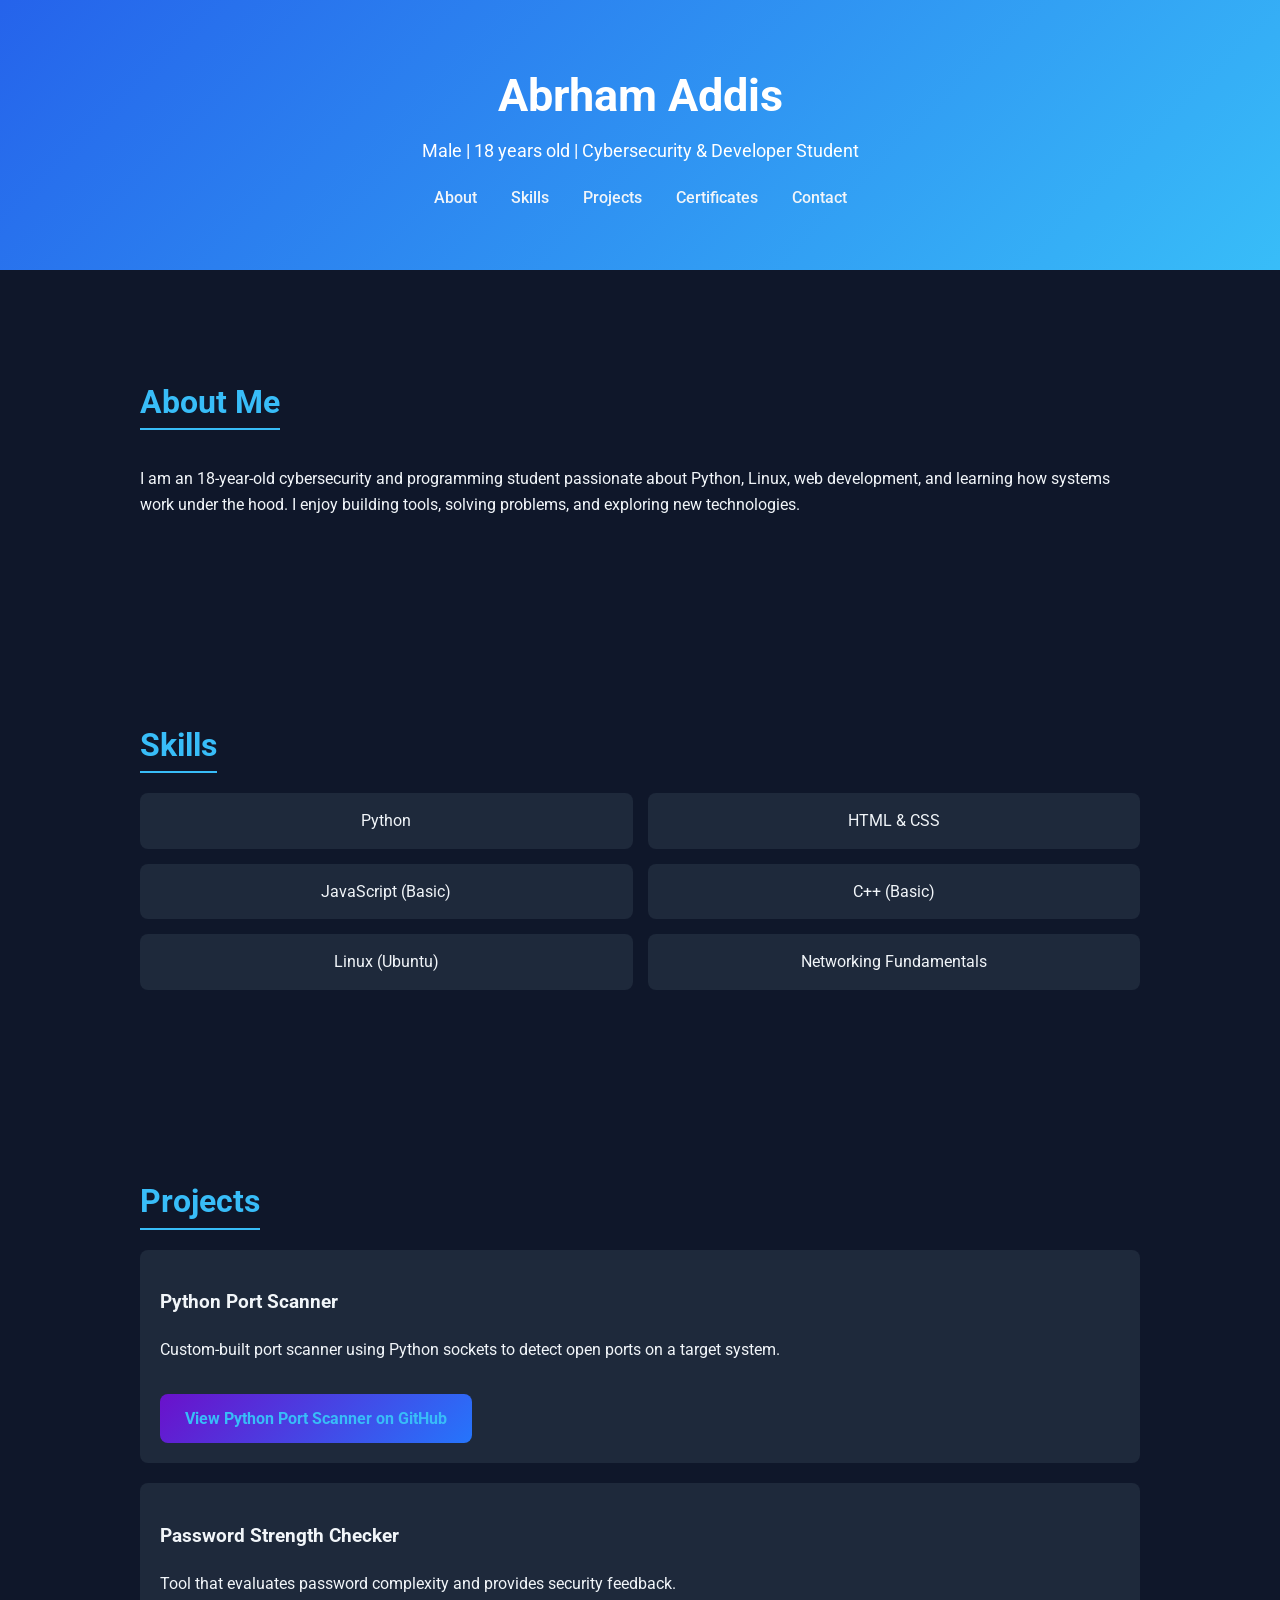
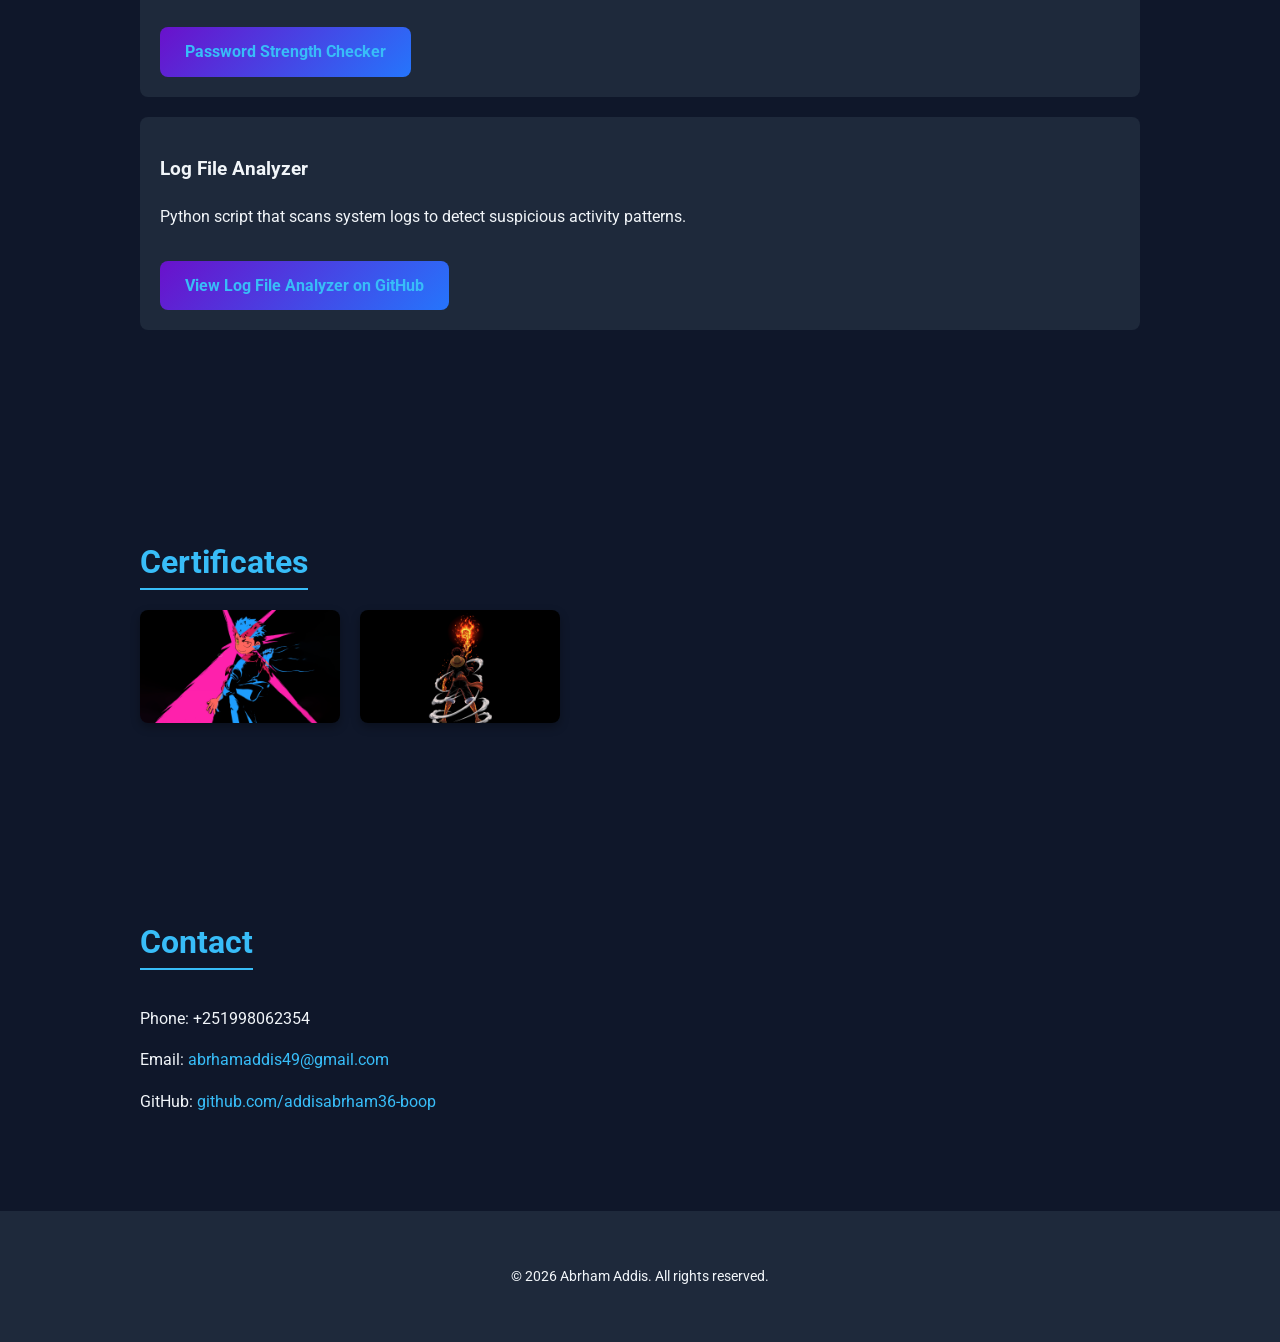
==== index.html @ fe81ce3b "Add Log File Analyzer project button" ====
<!DOCTYPE html>
<html lang="en">
<head>
    <meta charset="UTF-8">
    <meta name="viewport" content="width=device-width, initial-scale=1.0">
    <title>Abrham Addis | Cybersecurity & Developer</title>
    <link rel="stylesheet" href="style.css">
    <link href="https://fonts.googleapis.com/css2?family=Roboto:wght@400;700&display=swap" rel="stylesheet">
</head>
<body>

<header>
    <div class="container">
        <h1>Abrham Addis</h1>
        <p>Male | 18 years old | Cybersecurity & Developer Student</p>
        <nav>
            <a href="#about">About</a>
            <a href="#skills">Skills</a>
            <a href="#projects">Projects</a>
            <a href="#certificates">Certificates</a>
            <a href="#contact">Contact</a>
        </nav>
    </div>
</header>

<main>
    <section id="about">
        <div class="container">
            <h2>About Me</h2>
            <p>
                I am an 18-year-old cybersecurity and programming student passionate about Python, Linux, web development, and learning how systems work under the hood. I enjoy building tools, solving problems, and exploring new technologies.
            </p>
        </div>
    </section>

    <section id="skills">
        <div class="container">
            <h2>Skills</h2>
            <div class="skills-grid">
                <div class="skill">Python</div>
                <div class="skill">HTML & CSS</div>
                <div class="skill">JavaScript (Basic)</div>
                <div class="skill">C++ (Basic)</div>
                <div class="skill">Linux (Ubuntu)</div>
                <div class="skill">Networking Fundamentals</div>
            </div>
        </div>
    </section>

    <section id="projects">
        <div class="container">
            <h2>Projects</h2>

            <div class="project">
                <h3>Python Port Scanner</h3>
                <p>Custom-built port scanner using Python sockets to detect open ports on a target system.</p>
                <a class="project-button" href="https://github.com/addisabrham36-boop/python-port-scanner" target="_blank">
  View Python Port Scanner on GitHub</a>
            </div>

            <div class="project">
                <h3>Password Strength Checker</h3>
                <p>Tool that evaluates password complexity and provides security feedback.</p> 
                <a class="project-button" href="https://github.com/addisabrham36-boop/password-checker" target="_blank">
                 Password Strength Checker
                </a>
             
            </div>

            <div class="project">
                <h3>Log File Analyzer</h3>
                <p>Python script that scans system logs to detect suspicious activity patterns.</p>
                <a class="project-button" href="https://github.com/addisabrham36-boop/log-analyzer" target="_blank">
                  View Log File Analyzer on GitHub
                 </a>
            </div>

        </div>
    </section>

    <section id="certificates">
        <div class="container">
            <h2>Certificates</h2>
            <div class="certificates-grid">
                <a href="#" target="_blank">
                    <img src="certificate1-placeholder.png" alt="HTML & CSS Certificate">
                </a>
                <a href="#" target="_blank">
                    <img src="certificate2-placeholder.png" alt="Python Certificate">
                </a>
            </div>
        </div>
    </section>

    <section id="contact">
        <div class="container">
            <h2>Contact</h2>
            <p>Phone: +251998062354</p>
            <p>Email: <a href="mailto:abrhamaddis49@gmail.com">abrhamaddis49@gmail.com</a></p>
            <p>GitHub: <a href="https://github.com/addisabrham36-boop" target="_blank">github.com/addisabrham36-boop</a></p>
        </div>
    </section>
</main>

<footer>
    <div class="container">
        <p>© 2026 Abrham Addis. All rights reserved.</p>
    </div>
</footer>

</body>
</html>
---- style.css ----
/* General */
body {
    margin: 0;
    font-family: 'Roboto', sans-serif;
    line-height: 1.6;
    background-color: #0f172a;
    color: #f1f5f9;
}

.container {
    max-width: 1000px;
    margin: auto;
    padding: 20px;
}

/* Header */
header {
    background: linear-gradient(135deg, #2563eb, #38bdf8);
    color: #fff;
    padding: 40px 0;
    text-align: center;
}

header h1 {
    margin: 0;
    font-size: 2.8rem;
}

header p {
    margin: 5px 0 20px;
    font-size: 1.1rem;
    font-weight: 400;
}

header nav a {
    color: #f1f5f9;
    text-decoration: none;
    margin: 0 15px;
    font-weight: 500;
    transition: color 0.3s ease;
}

header nav a:hover {
    color: #ffdd57;
}

/* Sections */
section {
    padding: 60px 0;
}

h2 {
    font-size: 2rem;
    color: #38bdf8;
    border-bottom: 2px solid #38bdf8;
    display: inline-block;
    margin-bottom: 20px;
}

/* Skills */
.skills-grid {
    display: flex;
    flex-wrap: wrap;
    gap: 15px;
}

.skill {
    background-color: #1e293b;
    padding: 15px 20px;
    border-radius: 8px;
    flex: 1 1 calc(33% - 30px);
    text-align: center;
    transition: transform 0.3s ease, background 0.3s ease;
}

.skill:hover {
    transform: translateY(-5px);
    background-color: #2563eb;
}

/* Projects */
.project {
    background-color: #1e293b;
    padding: 20px;
    margin-bottom: 20px;
    border-radius: 8px;
    transition: transform 0.3s ease, background 0.3s ease;
}

.project:hover {
    transform: translateY(-5px);
    background-color: #2563eb;
}

.project a {
    color: #38bdf8;
    text-decoration: none;
}

.project a:hover {
    text-decoration: underline;
}

/* Certificates */
.certificates-grid {
    display: flex;
    flex-wrap: wrap;
    gap: 20px;
}

.certificates-grid a {
    display: block;
    width: 200px;
    transition: transform 0.3s ease;
    cursor: pointer;
}

.certificates-grid a:hover {
    transform: scale(1.05);
}

.certificates-grid img {
    width: 100%;
    border-radius: 8px;
    box-shadow: 0 4px 10px rgba(0,0,0,0.3);
}

/* Lightbox for certificates */
#lightbox {
    display: none;
    position: fixed;
    z-index: 1000;
    padding-top: 60px;
    left: 0;
    top: 0;
    width: 100%;
    height: 100%;
    overflow: auto;
    background-color: rgba(0,0,0,0.9);
}

#lightbox img {
    margin: auto;
    display: block;
    max-width: 90%;
    max-height: 80%;
}

#lightbox:target {
    display: block;
}

/* Contact */
section#contact a {
    color: #38bdf8;
    text-decoration: none;
}

section#contact a:hover {
    text-decoration: underline;
}

/* Footer */
footer {
    text-align: center;
    padding: 20px;
    background-color: #1e293b;
    font-size: 0.9rem;
}

/* Responsive */
@media (max-width: 768px) {
    .skills-grid {
        flex-direction: column;
    }

    header nav a {
        display: block;
        margin: 10px 0;
    }

    .certificates-grid {
        justify-content: center;
    }
}
.project-button {
  display: inline-block;
  background: linear-gradient(135deg, #6a11cb, #2575fc);
  color: white;
  padding: 12px 25px;
  border-radius: 8px;
  text-decoration: none;
  font-weight: bold;
  transition: transform 0.3s, box-shadow 0.3s;
  margin-top: 15px;
}

.project-button:hover {
  transform: scale(1.05);
  box-shadow: 0 8px 20px rgba(0,0,0,0.3);
}
/* Project buttons (Port Scanner & Password Checker) */
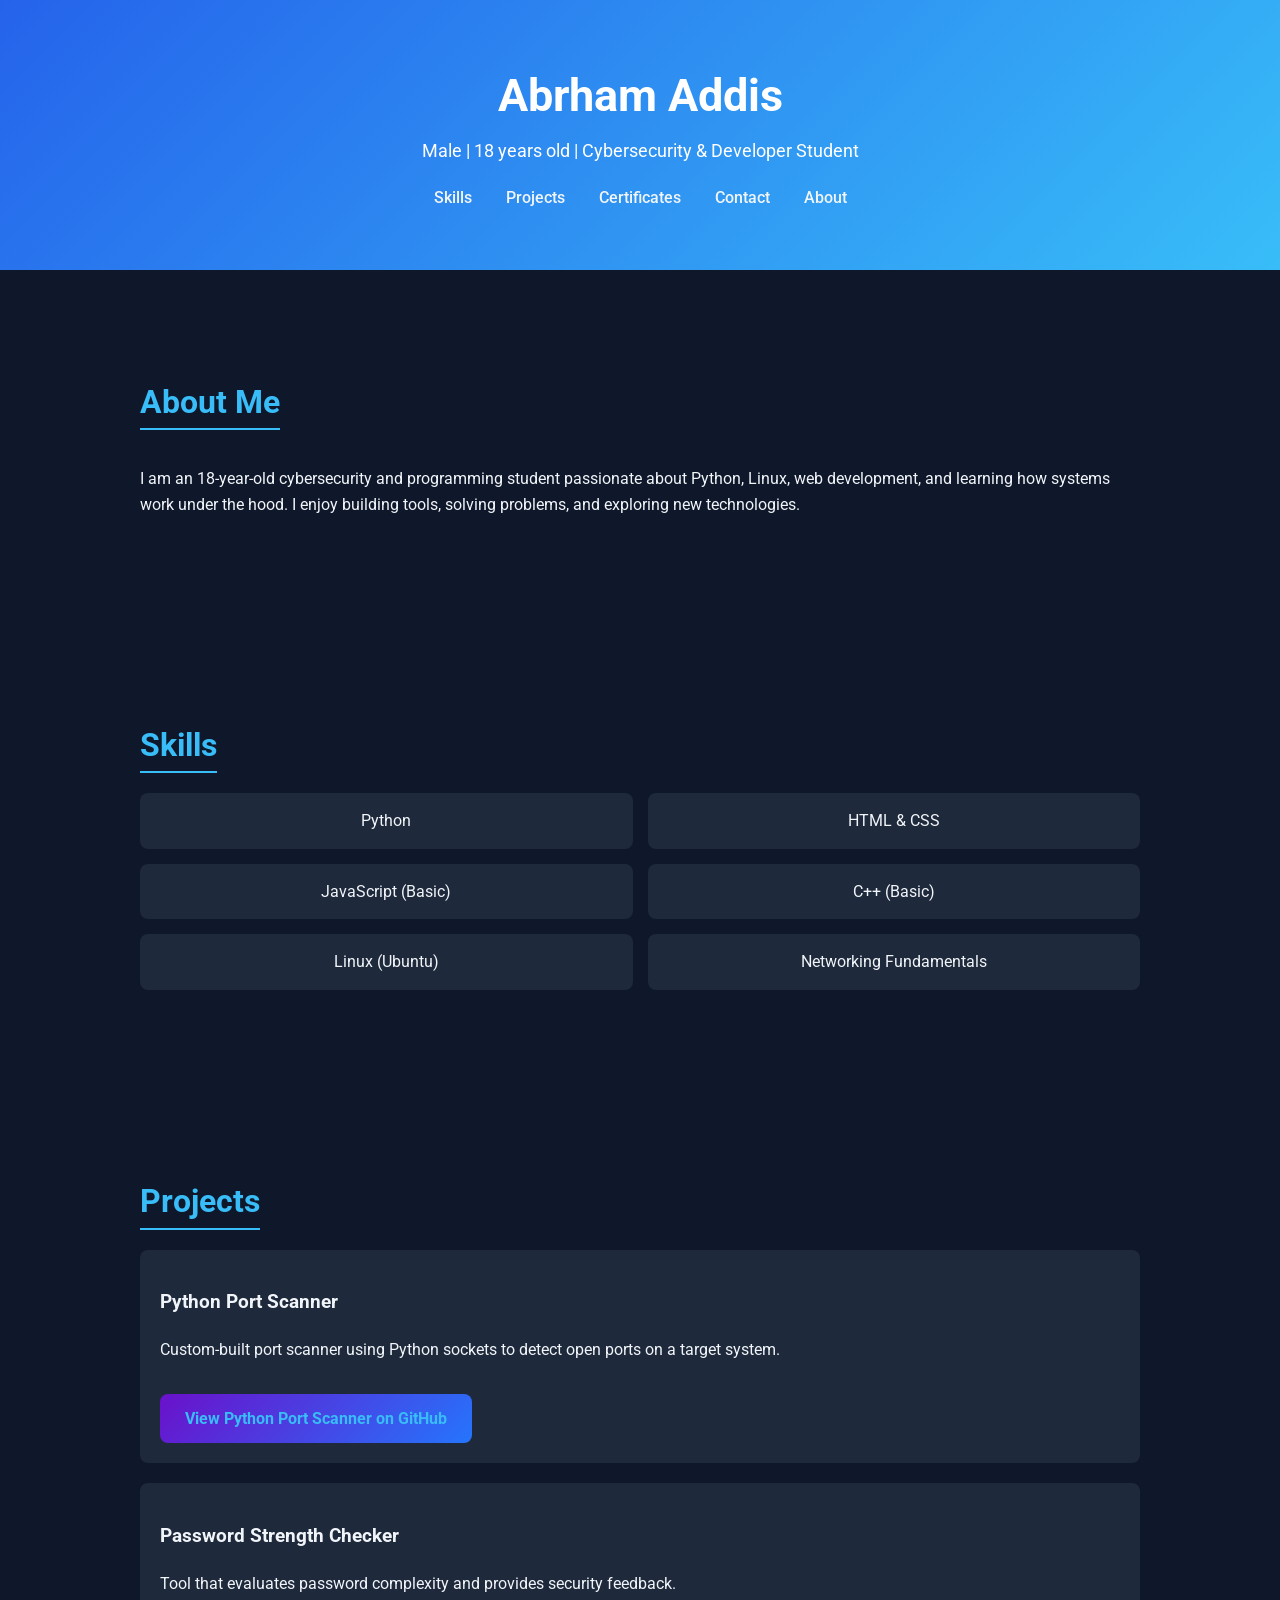
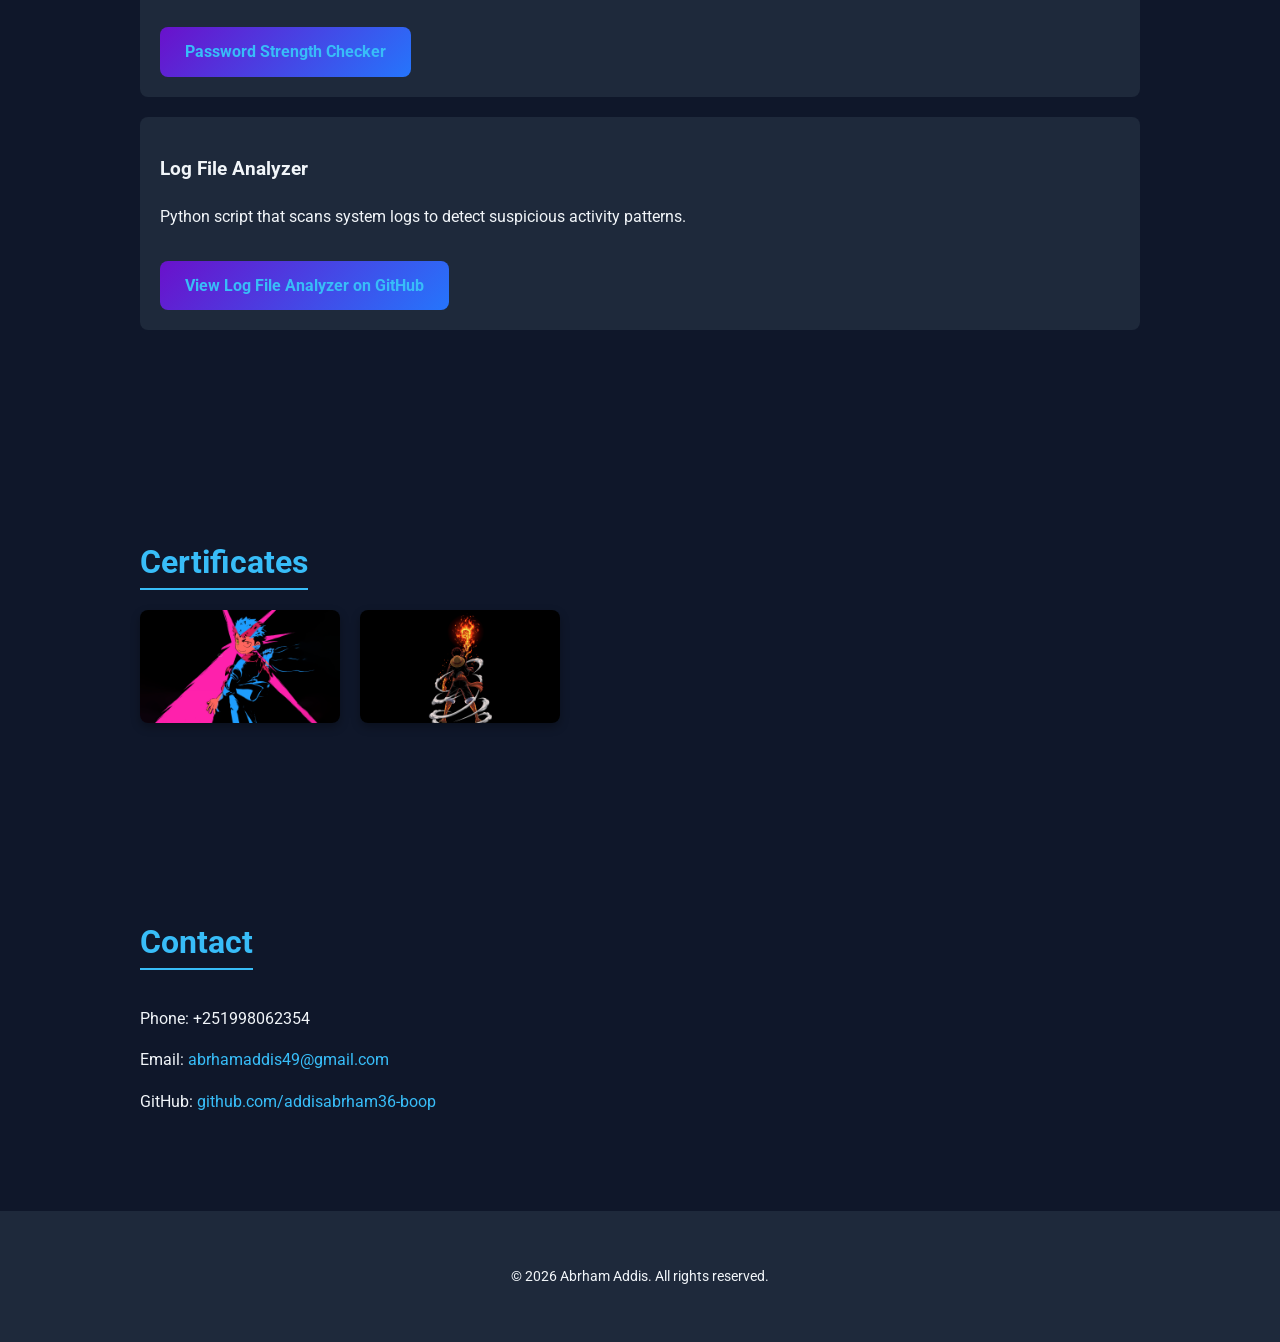
==== commit 18d35ee5: "Add Log File Analyzer project button" ====
--- a/index.html
+++ b/index.html
@@ -14,11 +14,11 @@
         <h1>Abrham Addis</h1>
         <p>Male | 18 years old | Cybersecurity & Developer Student</p>
         <nav>
-            <a href="#about">About</a>
             <a href="#skills">Skills</a>
             <a href="#projects">Projects</a>
             <a href="#certificates">Certificates</a>
             <a href="#contact">Contact</a>
+            <a href="#about">About</a>
         </nav>
     </div>
 </header>
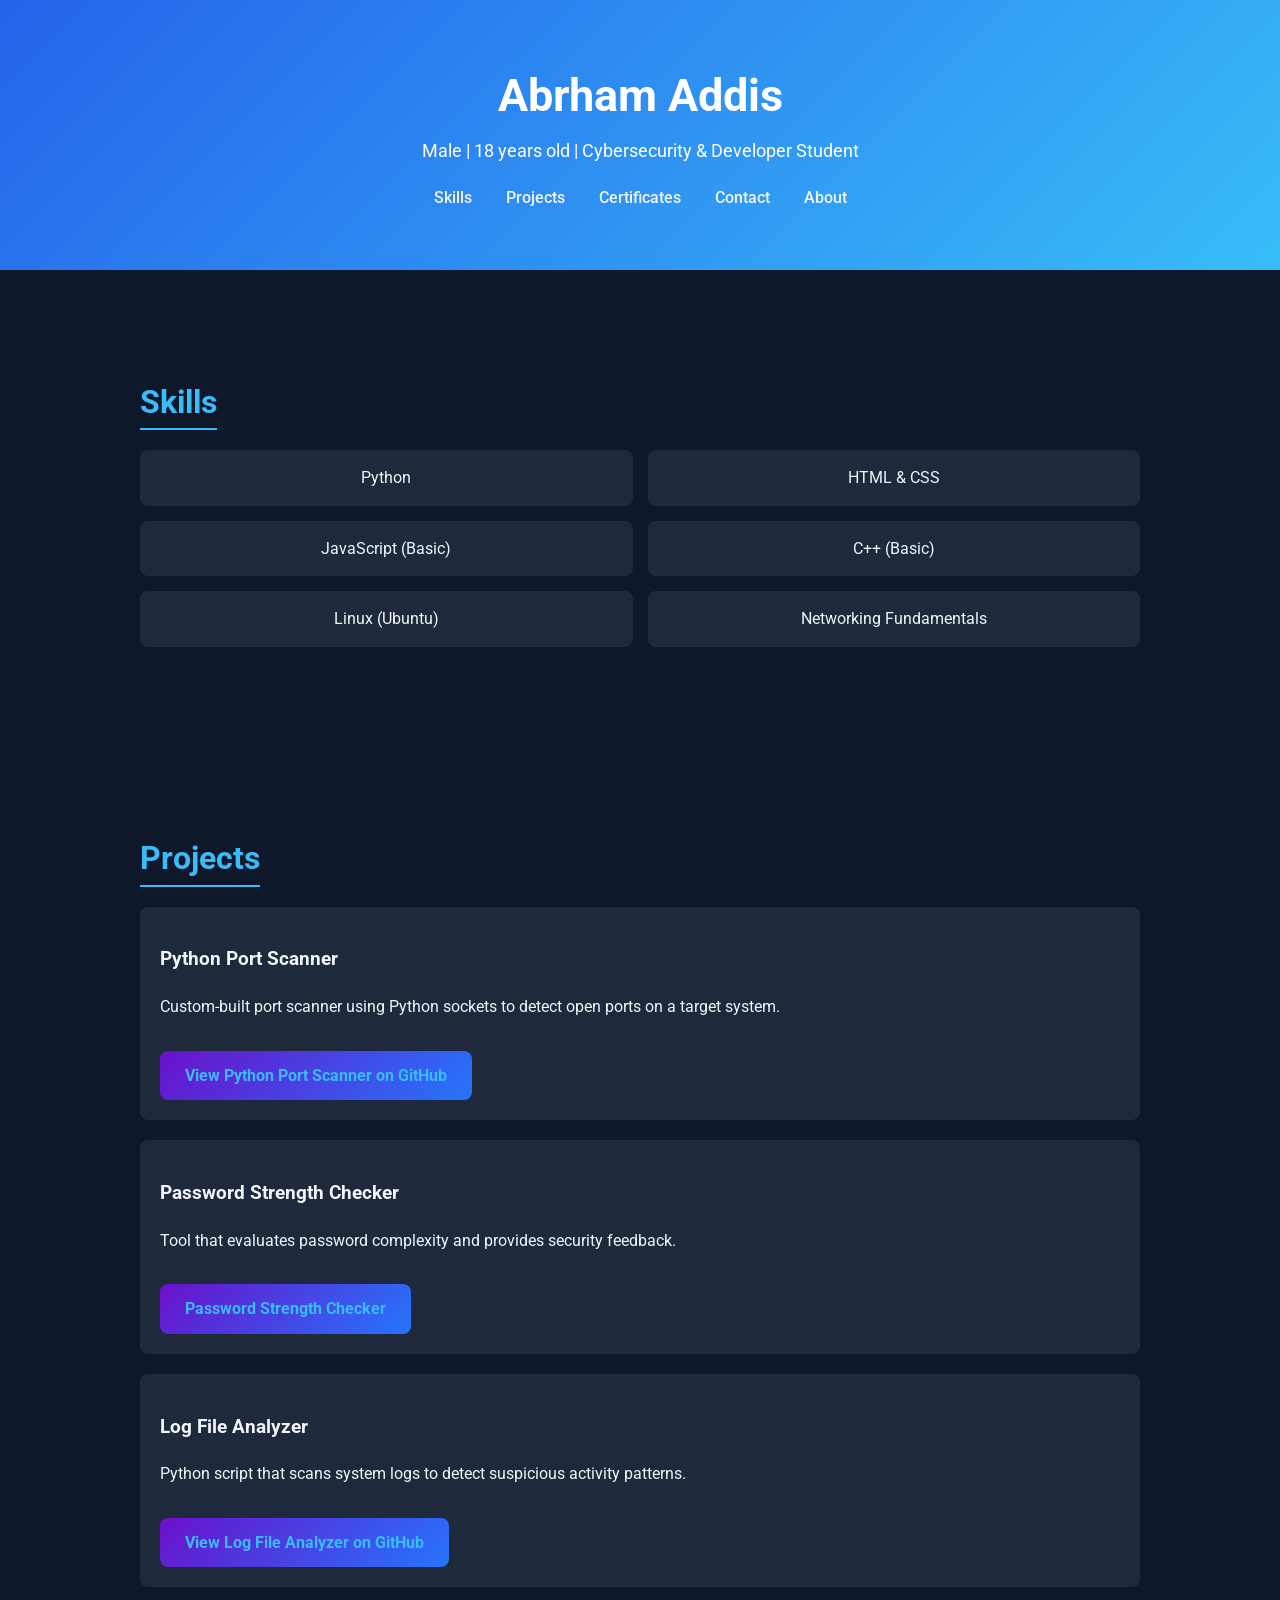
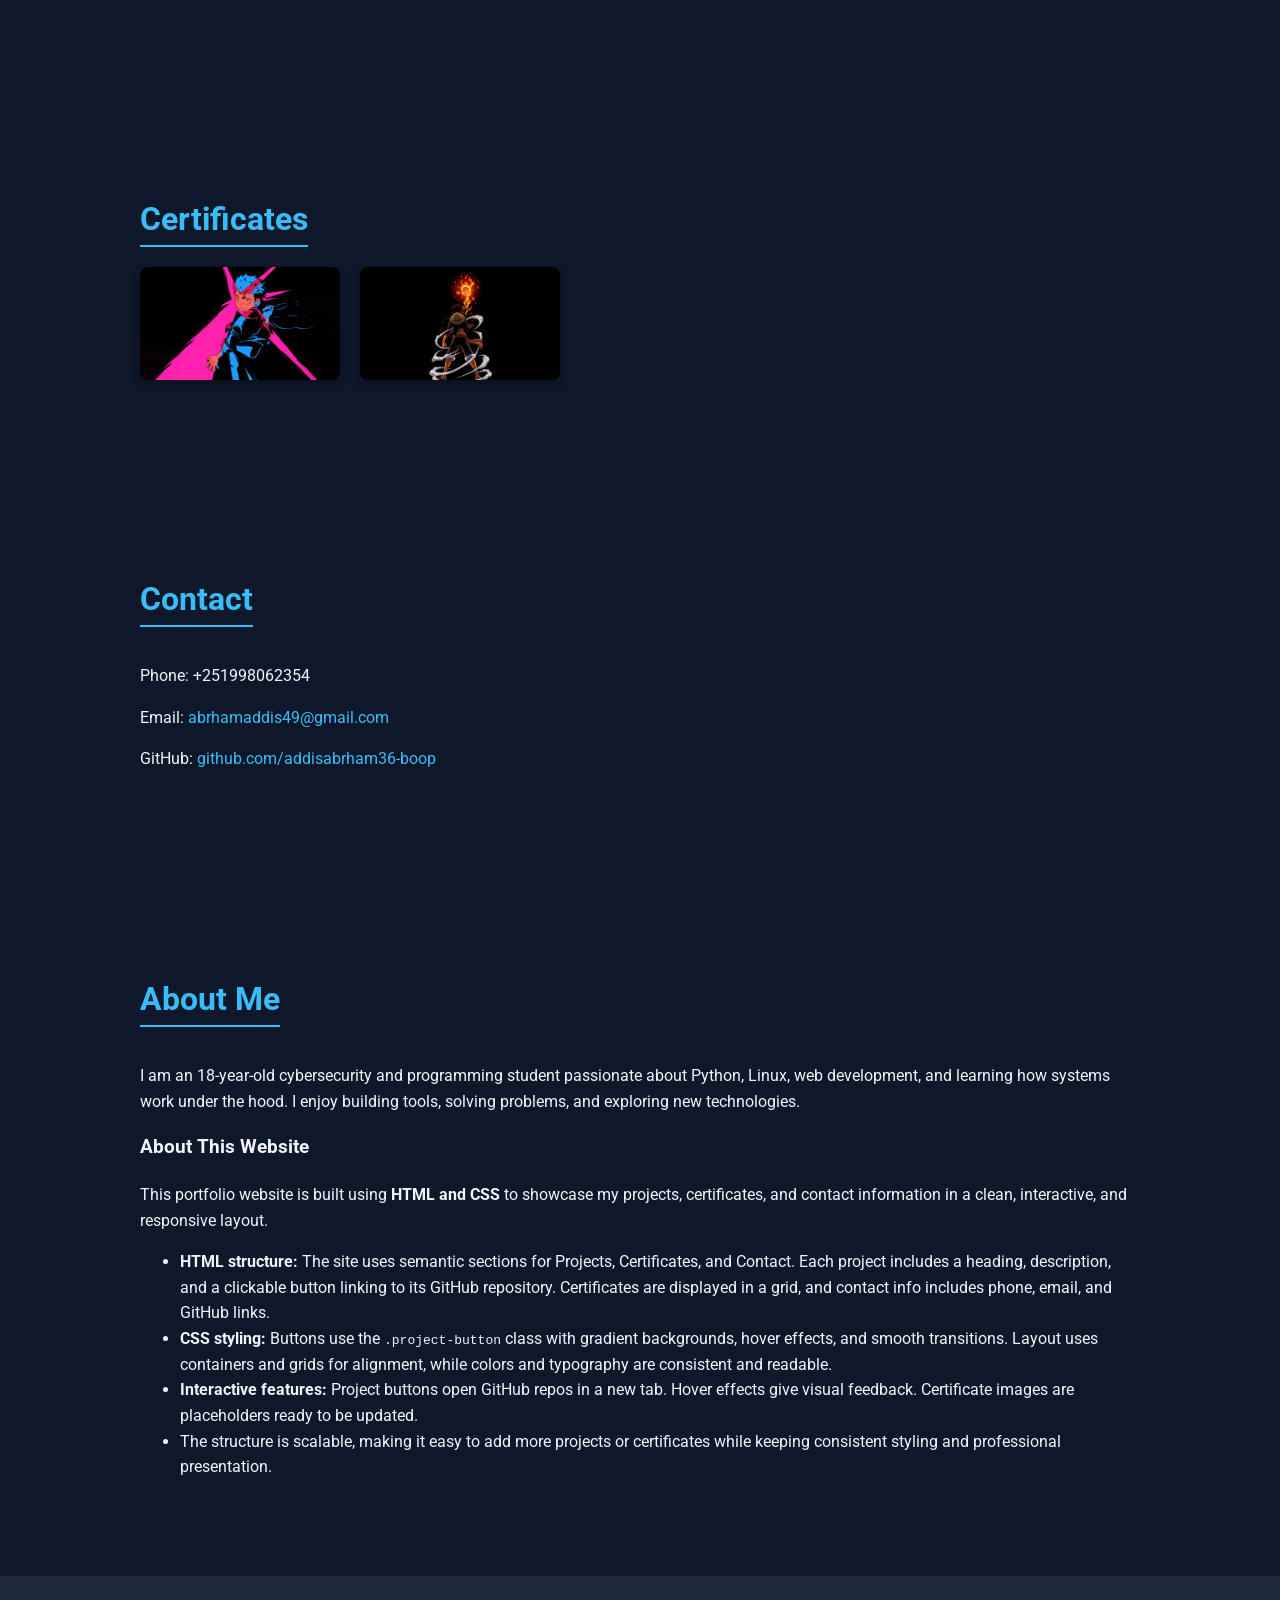
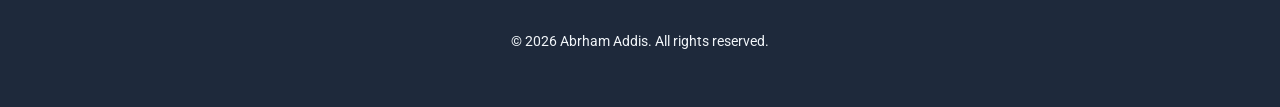
==== commit 96299327: "Move About section to bottom" ====
--- a/index.html
+++ b/index.html
@@ -24,14 +24,7 @@
 </header>
 
 <main>
-    <section id="about">
-        <div class="container">
-            <h2>About Me</h2>
-            <p>
-                I am an 18-year-old cybersecurity and programming student passionate about Python, Linux, web development, and learning how systems work under the hood. I enjoy building tools, solving problems, and exploring new technologies.
-            </p>
-        </div>
-    </section>
+    
 
     <section id="skills">
         <div class="container">
@@ -100,6 +93,25 @@
             <p>GitHub: <a href="https://github.com/addisabrham36-boop" target="_blank">github.com/addisabrham36-boop</a></p>
         </div>
     </section>
+    <section id="about">
+  <div class="container">
+    <h2>About Me</h2>
+            <p>
+                I am an 18-year-old cybersecurity and programming student passionate about Python, Linux, web development, and learning how systems work under the hood. I enjoy building tools, solving problems, and exploring new technologies.
+            </p>
+    <h3>About This Website</h3>
+    <p>
+      This portfolio website is built using <strong>HTML and CSS</strong> to showcase my projects, certificates, and contact information in a clean, interactive, and responsive layout.
+    </p>
+    <ul>
+      <li><strong>HTML structure:</strong> The site uses semantic sections for Projects, Certificates, and Contact. Each project includes a heading, description, and a clickable button linking to its GitHub repository. Certificates are displayed in a grid, and contact info includes phone, email, and GitHub links.</li>
+      <li><strong>CSS styling:</strong> Buttons use the <code>.project-button</code> class with gradient backgrounds, hover effects, and smooth transitions. Layout uses containers and grids for alignment, while colors and typography are consistent and readable.</li>
+      <li><strong>Interactive features:</strong> Project buttons open GitHub repos in a new tab. Hover effects give visual feedback. Certificate images are placeholders ready to be updated.</li>
+      <li>The structure is scalable, making it easy to add more projects or certificates while keeping consistent styling and professional presentation.</li>
+    </ul>
+  </div>
+</section>
+
 </main>
 
 <footer>
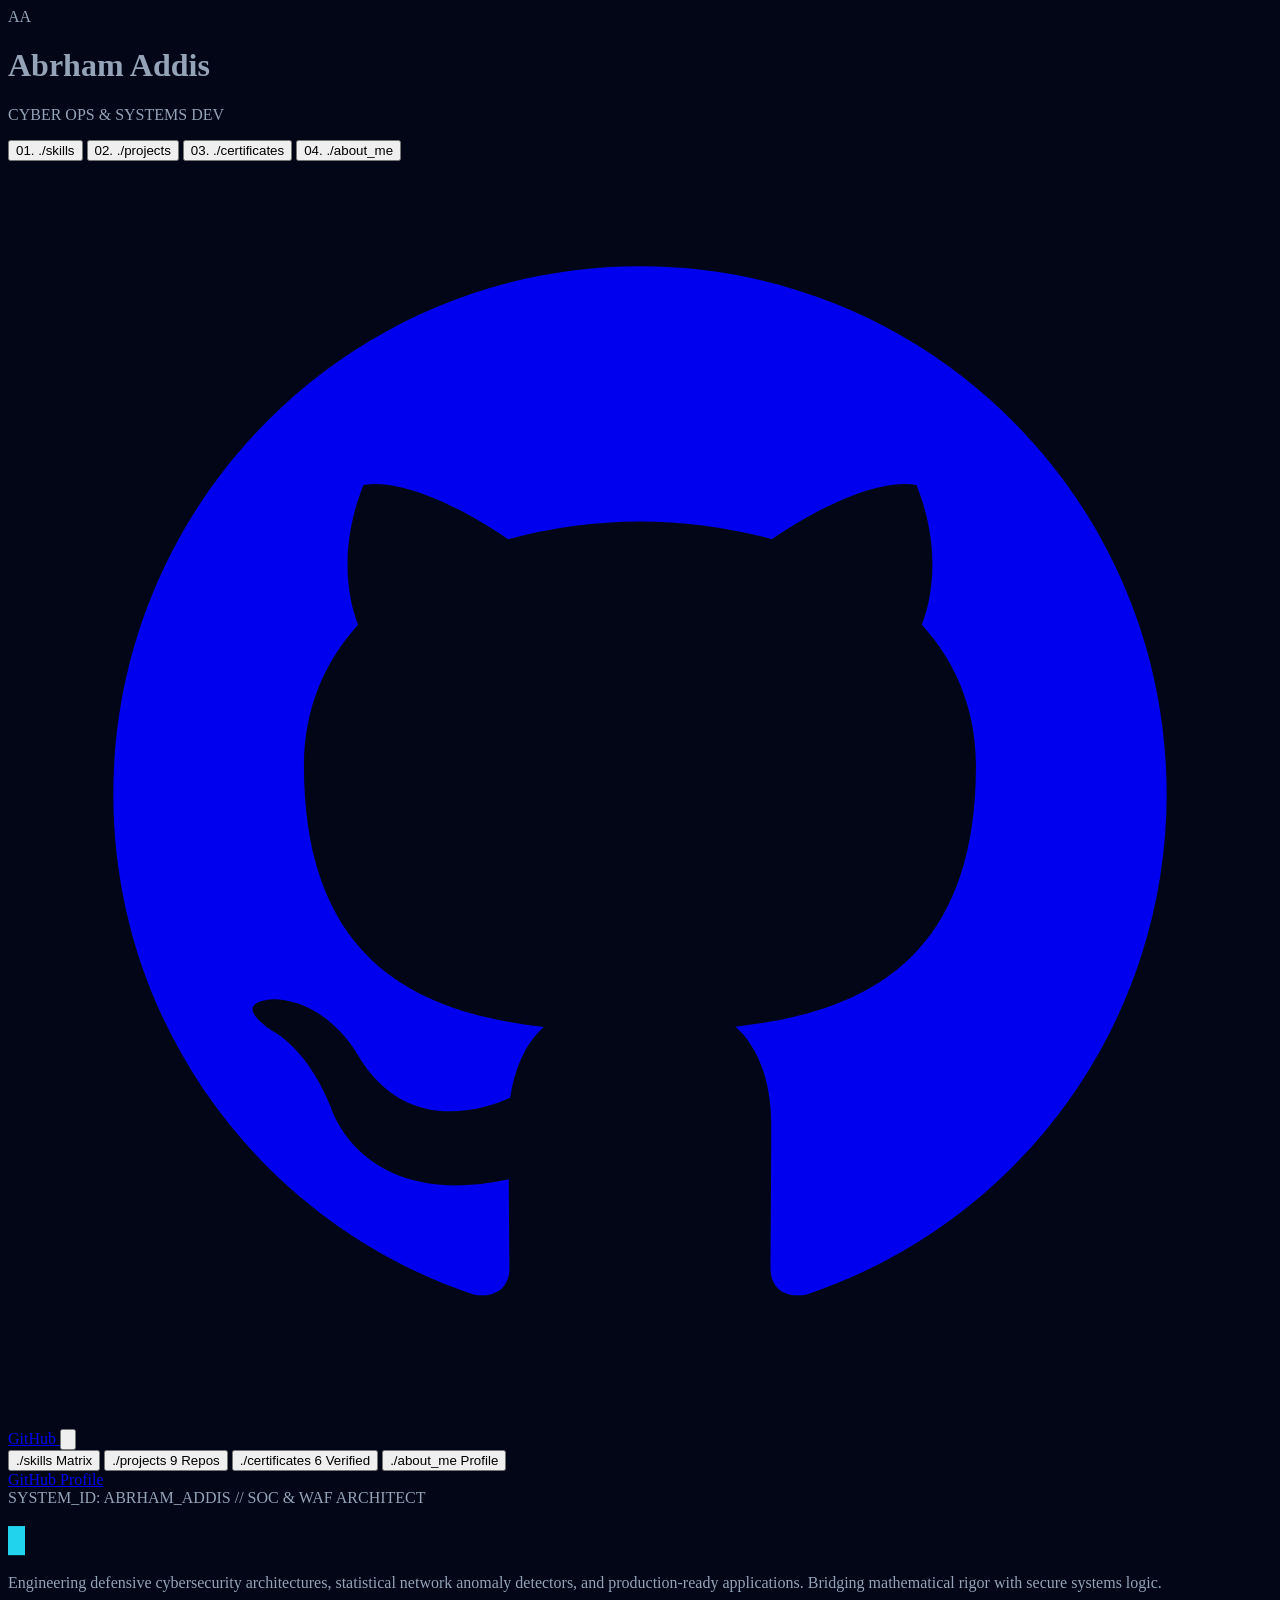
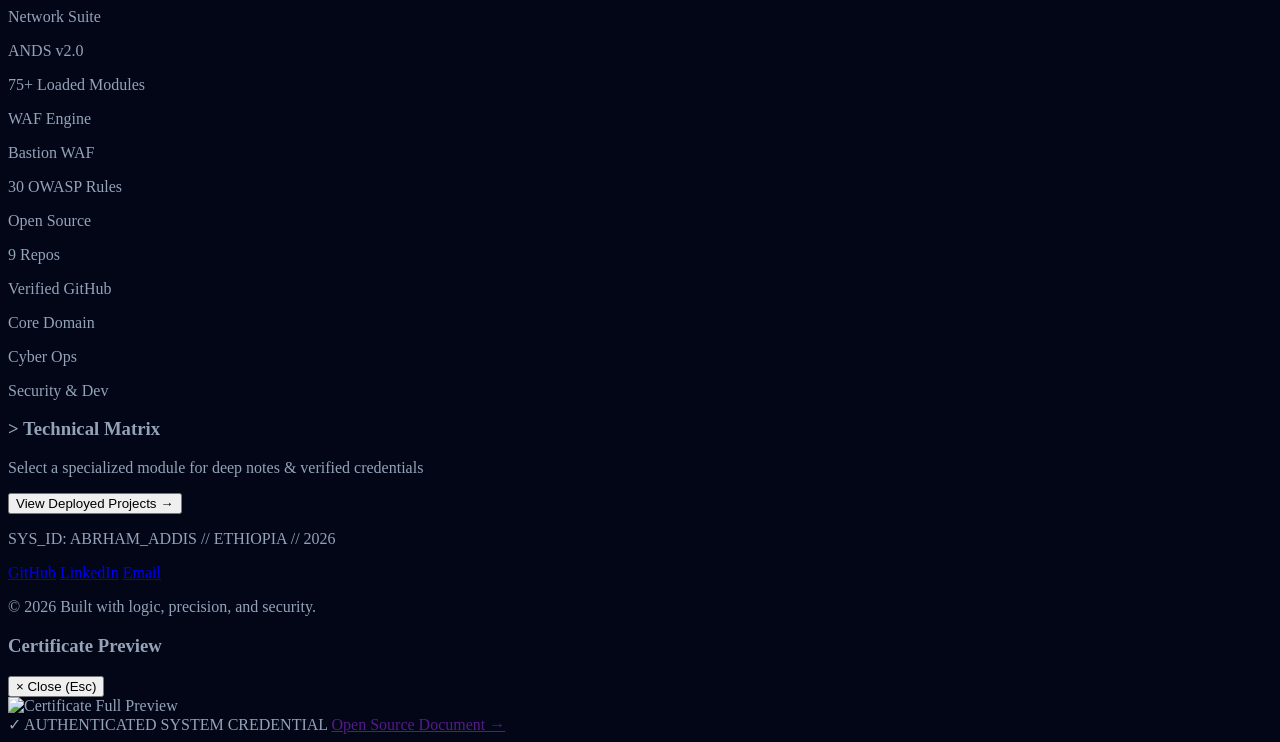
==== commit f5c46c1d: "Add interactive certificate gallery and high-resolution lightbox modal" ====
--- a/index.html
+++ b/index.html
@@ -1,124 +1,1285 @@
 <!DOCTYPE html>
-<html lang="en">
+<html lang="en" class="scroll-smooth">
 <head>
     <meta charset="UTF-8">
     <meta name="viewport" content="width=device-width, initial-scale=1.0">
-    <title>Abrham Addis | Cybersecurity & Developer</title>
-    <link rel="stylesheet" href="style.css">
-    <link href="https://fonts.googleapis.com/css2?family=Roboto:wght@400;700&display=swap" rel="stylesheet">
+    <title>Abrham Addis | Cyber Ops & Systems Dev</title>
+    
+    <!-- Google Fonts for premium tech aesthetic -->
+    <link rel="preconnect" href="https://fonts.googleapis.com">
+    <link rel="preconnect" href="https://fonts.gstatic.com" crossorigin>
+    <link href="https://fonts.googleapis.com/css2?family=Inter:wght@300;400;500;600;700&family=Space+Mono:ital,wght@0,400;0,700;1,400&display=swap" rel="stylesheet">
+    
+    <!-- Tailwind CSS with Custom Config -->
+    <script src="https://cdn.tailwindcss.com"></script>
+    <script>
+        tailwind.config = {
+            theme: {
+                extend: {
+                    fontFamily: {
+                        sans: ['Inter', 'sans-serif'],
+                        mono: ['Space Mono', 'monospace'],
+                    },
+                    colors: {
+                        dark: '#030712',
+                        panel: '#0b1120', /* deep slate */
+                        panelLight: '#111c38',
+                        primary: '#22d3ee', /* cyan-400 */
+                        primaryDark: '#0891b2',
+                        secondary: '#34d399', /* emerald-400 */
+                        accent: '#a78bfa', /* violet-400 */
+                        warning: '#fbbf24', /* amber-400 */
+                        danger: '#f87171', /* rose-400 */
+                    },
+                    animation: {
+                        'pulse-slow': 'pulse 5s cubic-bezier(0.4, 0, 0.6, 1) infinite',
+                        'glow': 'glow 3s ease-in-out infinite alternate',
+                    },
+                    keyframes: {
+                        glow: {
+                            '0%': { boxShadow: '0 0 15px rgba(34, 211, 238, 0.2)' },
+                            '100%': { boxShadow: '0 0 30px rgba(34, 211, 238, 0.5), 0 0 10px rgba(52, 211, 153, 0.3)' },
+                        }
+                    }
+                }
+            }
+        }
+    </script>
+    
+    <!-- Chart.js -->
+    <script src="https://cdn.jsdelivr.net/npm/chart.js"></script>
+
+    <style>
+        /* Base Dark Theme & Custom Scrollbar */
+        body {
+            background-color: #020617; /* Slate-950 */
+            color: #94a3b8;
+            overflow-x: hidden;
+        }
+        
+        ::-webkit-scrollbar { width: 6px; }
+        ::-webkit-scrollbar-track { background: #020617; }
+        ::-webkit-scrollbar-thumb { background: #1e293b; border-radius: 10px; }
+        ::-webkit-scrollbar-thumb:hover { background: #22d3ee; }
+
+        /* The Premium "Pop" & Glow Hover Effect */
+        .cyber-hover {
+            transition: all 0.35s cubic-bezier(0.175, 0.885, 0.32, 1.275);
+        }
+        .cyber-hover:hover {
+            transform: translateY(-5px) scale(1.015);
+            box-shadow: 0 12px 30px -5px rgba(34, 211, 238, 0.25), 0 0 15px rgba(34, 211, 238, 0.1);
+            border-color: rgba(34, 211, 238, 0.8);
+        }
+        .cyber-hover:active {
+            transform: translateY(1px) scale(0.99);
+        }
+
+        /* SPA View Transitions */
+        .view-section {
+            display: none;
+            opacity: 0;
+            animation: slideUpFade 0.5s cubic-bezier(0.16, 1, 0.3, 1) forwards;
+        }
+        .view-section.active {
+            display: block;
+        }
+
+        @keyframes slideUpFade {
+            0% { opacity: 0; transform: translateY(20px); }
+            100% { opacity: 1; transform: translateY(0); }
+        }
+
+        /* Chart constraints */
+        .chart-wrapper {
+            position: relative;
+            width: 100%;
+            height: 220px;
+        }
+
+        /* Terminal Text Effect */
+        .typing-cursor::after {
+            content: '█';
+            animation: blink 1s step-start infinite;
+            color: #22d3ee;
+        }
+        @keyframes blink { 50% { opacity: 0; } }
+
+        /* Certificate Styling */
+        .cert-frame {
+            position: relative;
+            padding: 3px;
+            background: linear-gradient(135deg, #1e293b, #0f172a);
+            border-radius: 12px;
+            overflow: hidden;
+        }
+        .cert-frame::before {
+            content: '';
+            position: absolute;
+            top: -50%; left: -50%; width: 200%; height: 200%;
+            background: conic-gradient(from 0deg, transparent 0%, transparent 80%, #22d3ee 100%);
+            animation: rotate 6s linear infinite;
+            opacity: 0.3;
+        }
+        @keyframes rotate { 100% { transform: rotate(360deg); } }
+        .cert-image {
+            position: relative;
+            width: 100%;
+            height: auto;
+            max-height: 350px;
+            object-fit: contain;
+            background-color: #0b1120;
+            border-radius: 8px;
+            z-index: 10;
+        }
+
+        /* Scanline Texture Overlay */
+        .scanlines {
+            background: linear-gradient(
+                rgba(18, 16, 16, 0) 50%, 
+                rgba(0, 0, 0, 0.25) 50%
+            ), linear-gradient(
+                90deg,
+                rgba(255, 0, 0, 0.02),
+                rgba(0, 255, 0, 0.01),
+                rgba(0, 0, 255, 0.02)
+            );
+            background-size: 100% 4px, 6px 100%;
+            pointer-events: none;
+        }
+
+        /* Filter Tab Transitions */
+        .filter-btn.active {
+            background-color: rgba(34, 211, 238, 0.15);
+            color: #22d3ee;
+            border-color: #22d3ee;
+            box-shadow: 0 0 12px rgba(34, 211, 238, 0.3);
+        }
+    </style>
 </head>
-<body>
-
-<header>
-    <div class="container">
-        <h1>Abrham Addis</h1>
-        <p>Male | 18 years old | Cybersecurity & Developer Student</p>
-        <nav>
-            <a href="#skills">Skills</a>
-            <a href="#projects">Projects</a>
-            <a href="#certificates">Certificates</a>
-            <a href="#contact">Contact</a>
-            <a href="#about">About</a>
-        </nav>
+<body class="antialiased min-h-screen flex flex-col relative selection:bg-primary selection:text-dark">
+
+    <!-- Ambient Background Glow & Scanlines -->
+    <div class="fixed top-[-20%] left-[-10%] w-[50vw] h-[50vw] bg-primary/5 rounded-full blur-[130px] pointer-events-none z-[-1] animate-pulse-slow"></div>
+    <div class="fixed bottom-[-20%] right-[-10%] w-[50vw] h-[50vw] bg-secondary/5 rounded-full blur-[130px] pointer-events-none z-[-1] animate-pulse-slow" style="animation-delay: 2.5s;"></div>
+    <div class="fixed inset-0 scanlines opacity-40 pointer-events-none z-40"></div>
+
+    <!-- Top Navigation Header -->
+    <header class="fixed top-0 w-full bg-slate-950/85 backdrop-blur-xl border-b border-white/5 z-50 transition-all duration-300">
+        <div class="max-w-7xl mx-auto px-4 sm:px-6 lg:px-8 h-20 flex items-center justify-between">
+            
+            <!-- Logo area -->
+            <div class="flex items-center gap-3.5 cursor-pointer group" onclick="navigate('home')">
+                <div class="w-11 h-11 bg-slate-900 border border-primary/30 rounded-xl flex items-center justify-center text-primary font-mono font-bold text-lg group-hover:bg-primary group-hover:text-dark group-hover:shadow-[0_0_15px_rgba(34,211,238,0.5)] transition-all duration-300">
+                    AA
+                </div>
+                <div>
+                    <h1 class="font-mono text-base sm:text-lg font-bold text-white tracking-wide uppercase flex items-center gap-2">
+                        Abrham Addis
+                        <span class="inline-block w-2 h-2 rounded-full bg-secondary animate-pulse" title="System Operational"></span>
+                    </h1>
+                    <p class="text-[10px] sm:text-xs text-primary font-mono tracking-widest uppercase">CYBER OPS & SYSTEMS DEV</p>
+                </div>
+            </div>
+            
+            <!-- Desktop Navigation Buttons -->
+            <nav class="hidden md:flex gap-3">
+                <button onclick="navigate('home')" class="nav-btn cyber-hover px-5 py-2 rounded-lg bg-slate-900 border border-slate-800 text-xs sm:text-sm font-mono text-slate-300 flex items-center gap-2">
+                    <span class="text-primary text-xs">01.</span> ./skills
+                </button>
+                <button onclick="navigate('projects')" class="nav-btn cyber-hover px-5 py-2 rounded-lg bg-slate-900 border border-slate-800 text-xs sm:text-sm font-mono text-slate-300 flex items-center gap-2">
+                    <span class="text-primary text-xs">02.</span> ./projects
+                </button>
+                <button onclick="navigate('courses')" class="nav-btn cyber-hover px-5 py-2 rounded-lg bg-slate-900 border border-slate-800 text-xs sm:text-sm font-mono text-slate-300 flex items-center gap-2">
+                    <span class="text-primary text-xs">03.</span> ./certificates
+                </button>
+                <button onclick="navigate('about')" class="nav-btn cyber-hover px-5 py-2 rounded-lg bg-slate-900 border border-slate-800 text-xs sm:text-sm font-mono text-slate-300 flex items-center gap-2">
+                    <span class="text-primary text-xs">04.</span> ./about_me
+                </button>
+            </nav>
+
+            <!-- Status Indicator & Mobile Hamburger Toggle -->
+            <div class="flex items-center gap-3">
+                <a href="https://github.com/addisabrham36-boop" target="_blank" rel="noopener noreferrer" class="hidden sm:flex items-center gap-2 px-3.5 py-1.5 rounded-lg bg-slate-900/90 border border-slate-800 text-slate-400 hover:text-primary hover:border-primary/50 text-xs font-mono transition-all">
+                    <svg class="w-4 h-4" fill="currentColor" viewBox="0 0 24 24"><path fill-rule="evenodd" clip-rule="evenodd" d="M12 2C6.477 2 2 6.484 2 12.017c0 4.425 2.865 8.18 6.839 9.504.5.092.682-.217.682-.483 0-.237-.008-.868-.013-1.703-2.782.605-3.369-1.343-3.369-1.343-.454-1.158-1.11-1.466-1.11-1.466-.908-.62.069-.608.069-.608 1.003.07 1.53 1.032 1.53 1.032.892 1.53 2.341 1.088 2.91.832.092-.647.35-1.088.636-1.338-2.22-.253-4.555-1.113-4.555-4.951 0-1.093.39-1.988 1.029-2.688-.103-.253-.446-1.272.098-2.65 0 0 .84-.27 2.75 1.026A9.564 9.564 0 0112 6.844c.85.004 1.705.115 2.504.337 1.909-1.296 2.747-1.027 2.747-1.027.546 1.379.202 2.398.1 2.651.64.7 1.028 1.595 1.028 2.688 0 3.848-2.339 4.695-4.566 4.943.359.309.678.92.678 1.855 0 1.338-.012 2.419-.012 2.747 0 .268.18.58.688.482A10.019 10.019 0 0022 12.017C22 6.484 17.522 2 12 2z"/></svg>
+                    GitHub
+                </a>
+                
+                <button class="md:hidden p-2.5 rounded-lg bg-slate-900 border border-slate-800 text-primary hover:bg-slate-800" onclick="toggleMobileMenu()" aria-label="Toggle Navigation Menu">
+                    <svg id="menu-icon" class="w-6 h-6" fill="none" stroke="currentColor" viewBox="0 0 24 24"><path stroke-linecap="round" stroke-linejoin="round" stroke-width="2" d="M4 6h16M4 12h16M4 18h16"/></svg>
+                </button>
+            </div>
+        </div>
+        
+        <!-- Mobile Menu Dropdown -->
+        <div id="mobile-menu" class="hidden md:hidden bg-slate-950/95 border-b border-primary/20 p-4 space-y-2 font-mono backdrop-blur-2xl">
+            <button onclick="navigate('home'); toggleMobileMenu()" class="block w-full text-left p-3 text-primary hover:bg-slate-900 rounded-lg flex items-center justify-between">
+                <span>./skills</span> <span class="text-xs text-slate-500">Matrix</span>
+            </button>
+            <button onclick="navigate('projects'); toggleMobileMenu()" class="block w-full text-left p-3 text-primary hover:bg-slate-900 rounded-lg flex items-center justify-between">
+                <span>./projects</span> <span class="text-xs text-slate-500">9 Repos</span>
+            </button>
+            <button onclick="navigate('courses'); toggleMobileMenu()" class="block w-full text-left p-3 text-primary hover:bg-slate-900 rounded-lg flex items-center justify-between">
+                <span>./certificates</span> <span class="text-xs text-slate-500">6 Verified</span>
+            </button>
+            <button onclick="navigate('about'); toggleMobileMenu()" class="block w-full text-left p-3 text-primary hover:bg-slate-900 rounded-lg flex items-center justify-between">
+                <span>./about_me</span> <span class="text-xs text-slate-500">Profile</span>
+            </button>
+            <div class="pt-2 border-t border-slate-800 flex gap-2">
+                <a href="https://github.com/addisabrham36-boop" target="_blank" rel="noopener noreferrer" class="w-full text-center py-2 bg-slate-900 border border-slate-800 text-slate-300 rounded text-xs">
+                    GitHub Profile
+                </a>
+            </div>
+        </div>
+    </header>
+
+    <!-- Main Application Canvas -->
+    <main class="flex-grow pt-28 sm:pt-32 pb-20 px-4 sm:px-6 lg:px-8 max-w-7xl mx-auto w-full">
+
+        <!-- VIEW: HOME (Hero + Skills Matrix) -->
+        <section id="view-home" class="view-section active">
+            <!-- Hero Introduction -->
+            <div class="mb-14 sm:mb-20 text-center max-w-4xl mx-auto">
+                <div class="inline-flex items-center gap-2 px-3.5 py-1.5 rounded-full bg-slate-900/90 border border-primary/30 text-primary font-mono text-xs mb-6 shadow-inner">
+                    <span class="w-2 h-2 rounded-full bg-primary animate-ping"></span>
+                    <span>SYSTEM_ID: ABRHAM_ADDIS // SOC & WAF ARCHITECT</span>
+                </div>
+                
+                <h2 class="text-3xl sm:text-5xl lg:text-6xl font-mono font-bold text-white mb-6 tracking-tight leading-tight">
+                    <span id="typewriter" class="typing-cursor"></span>
+                </h2>
+                
+                <p class="text-base sm:text-lg text-slate-400 font-light leading-relaxed max-w-2xl mx-auto mb-8">
+                    Engineering defensive cybersecurity architectures, statistical network anomaly detectors, and production-ready applications. Bridging mathematical rigor with secure systems logic.
+                </p>
+
+                <!-- Quick Telemetry Stats Bar -->
+                <div class="grid grid-cols-2 sm:grid-cols-4 gap-3 max-w-3xl mx-auto font-mono text-left">
+                    <div class="bg-panel border border-slate-800/80 p-4 rounded-xl">
+                        <p class="text-[10px] text-slate-500 uppercase tracking-widest">Network Suite</p>
+                        <p class="text-lg font-bold text-primary">ANDS v2.0</p>
+                        <p class="text-[11px] text-slate-400">75+ Loaded Modules</p>
+                    </div>
+                    <div class="bg-panel border border-slate-800/80 p-4 rounded-xl">
+                        <p class="text-[10px] text-slate-500 uppercase tracking-widest">WAF Engine</p>
+                        <p class="text-lg font-bold text-secondary">Bastion WAF</p>
+                        <p class="text-[11px] text-slate-400">30 OWASP Rules</p>
+                    </div>
+                    <div class="bg-panel border border-slate-800/80 p-4 rounded-xl">
+                        <p class="text-[10px] text-slate-500 uppercase tracking-widest">Open Source</p>
+                        <p class="text-lg font-bold text-accent">9 Repos</p>
+                        <p class="text-[11px] text-slate-400">Verified GitHub</p>
+                    </div>
+                    <div class="bg-panel border border-slate-800/80 p-4 rounded-xl">
+                        <p class="text-[10px] text-slate-500 uppercase tracking-widest">Core Domain</p>
+                        <p class="text-lg font-bold text-white">Cyber Ops</p>
+                        <p class="text-[11px] text-slate-400">Security & Dev</p>
+                    </div>
+                </div>
+            </div>
+
+            <!-- Skills Section Header -->
+            <div class="mb-8 flex items-center justify-between border-b border-slate-800/80 pb-4">
+                <div>
+                    <h3 class="text-2xl font-mono font-bold text-white flex items-center gap-2">
+                        <span class="text-primary">&gt;</span> Technical Matrix
+                    </h3>
+                    <p class="text-xs font-mono text-slate-500">Select a specialized module for deep notes & verified credentials</p>
+                </div>
+                <button onclick="navigate('projects')" class="hidden sm:flex items-center gap-2 text-xs font-mono text-primary hover:text-white transition-colors">
+                    View Deployed Projects &rarr;
+                </button>
+            </div>
+
+            <!-- Skills Grid -->
+            <div id="skills-grid" class="grid grid-cols-1 md:grid-cols-2 lg:grid-cols-3 gap-6 sm:gap-8">
+                <!-- Injected via JS -->
+            </div>
+        </section>
+
+        <!-- VIEW: SKILL DETAIL (The "Page" for each skill) -->
+        <section id="view-skill-detail" class="view-section">
+            <div class="mb-8 flex items-center justify-between">
+                <button onclick="navigate('home')" class="cyber-hover flex items-center gap-2 px-5 py-2.5 bg-slate-900 border border-slate-700 rounded-lg text-slate-300 font-mono text-sm">
+                    <span class="text-primary">&#8592;</span> Return to Matrix
+                </button>
+                <div class="flex items-center gap-2 text-xs font-mono text-secondary uppercase tracking-widest">
+                    <span class="w-2 h-2 rounded-full bg-secondary"></span>
+                    Verified Module
+                </div>
+            </div>
+            
+            <div class="bg-panel border border-slate-800 rounded-2xl shadow-2xl overflow-hidden relative">
+                <!-- Header -->
+                <div class="bg-slate-900/90 border-b border-slate-800 p-6 sm:p-8 flex items-center gap-6">
+                    <div id="sd-icon" class="w-16 h-16 bg-slate-950 border border-slate-700 rounded-xl flex items-center justify-center text-3xl shadow-inner shrink-0"></div>
+                    <div>
+                        <h2 id="sd-title" class="text-2xl sm:text-3xl font-mono font-bold text-white mb-1">Module Name</h2>
+                        <p class="text-xs font-mono text-primary uppercase tracking-widest flex items-center gap-2">
+                            <span>Status: Active & Operational</span>
+                        </p>
+                    </div>
+                </div>
+                
+                <!-- Content Grid -->
+                <div class="p-6 sm:p-8 grid grid-cols-1 lg:grid-cols-12 gap-8 lg:gap-10">
+                    
+                    <!-- Left: Deep Notes (Terminal Style) -->
+                    <div class="lg:col-span-7 space-y-6 sm:space-y-8">
+                        <div>
+                            <div class="flex items-center gap-2 mb-3">
+                                <div class="w-2 h-2 bg-primary rounded-full"></div>
+                                <h3 class="font-mono text-sm text-white uppercase tracking-wider">System Definition</h3>
+                            </div>
+                            <div class="bg-slate-950 border border-slate-800 rounded-lg p-5 sm:p-6 relative">
+                                <div class="absolute top-0 left-0 w-full h-1 bg-gradient-to-r from-primary to-transparent opacity-50"></div>
+                                <p id="sd-definition" class="text-slate-300 leading-relaxed font-light text-base sm:text-lg">
+                                    Definition text.
+                                </p>
+                            </div>
+                        </div>
+                        
+                        <div>
+                            <div class="flex items-center gap-2 mb-3">
+                                <div class="w-2 h-2 bg-secondary rounded-full"></div>
+                                <h3 class="font-mono text-sm text-white uppercase tracking-wider">Operational Analysis & Implementation</h3>
+                            </div>
+                            <div class="bg-slate-950 border border-slate-800 rounded-lg p-5 sm:p-6 relative">
+                                <p id="sd-analysis" class="text-slate-400 leading-relaxed text-sm sm:text-base">
+                                    Analysis text.
+                                </p>
+                            </div>
+                        </div>
+                    </div>
+
+                    <!-- Right: Certificate & Data -->
+                    <div class="lg:col-span-5 space-y-6 sm:space-y-8">
+                        <!-- Neatly Aligned Certificate -->
+                        <div>
+                            <div class="flex items-center justify-between mb-3">
+                                <h3 class="font-mono text-xs text-slate-400 uppercase tracking-widest">Verified Credential</h3>
+                                <span class="text-[10px] font-mono text-primary bg-primary/10 px-2 py-0.5 rounded border border-primary/30">Authenticated</span>
+                            </div>
+                            <div class="cert-frame bg-slate-950 cursor-pointer group relative" onclick="openCertModal(document.getElementById('sd-certificate').src, document.getElementById('sd-title').innerText)">
+                                <img id="sd-certificate" src="" alt="Certificate" class="cert-image group-hover:scale-[1.02] transition-transform duration-300" onerror="handleCertError(this)">
+                                <div class="absolute inset-0 bg-slate-950/40 opacity-0 group-hover:opacity-100 flex items-center justify-center transition-opacity z-20 pointer-events-none rounded-lg">
+                                    <span class="px-3 py-1.5 rounded-lg bg-primary text-dark font-mono text-xs font-bold shadow-lg">&#128269; Click to Inspect</span>
+                                </div>
+                                <div id="sd-cert-fallback" class="hidden p-8 text-center bg-slate-950 text-slate-500 font-mono text-xs">
+                                    [ Verified Accreditation Record Logged ]
+                                </div>
+                            </div>
+                        </div>
+                        
+                        <!-- Dynamic Metric Chart -->
+                        <div class="bg-slate-950 border border-slate-800 rounded-xl p-5 sm:p-6">
+                            <h3 class="font-mono text-xs text-slate-400 uppercase tracking-widest mb-4 text-center">Competency Vector</h3>
+                            <div class="chart-wrapper">
+                                <canvas id="skillChart"></canvas>
+                            </div>
+                        </div>
+                    </div>
+
+                </div>
+            </div>
+        </section>
+
+        <!-- VIEW: PROJECTS -->
+        <section id="view-projects" class="view-section">
+            <div class="mb-10 sm:mb-12">
+                <div class="flex flex-col sm:flex-row sm:items-end justify-between gap-4 mb-6">
+                    <div>
+                        <div class="inline-flex items-center gap-2 px-3 py-1 rounded bg-primary/10 border border-primary/30 text-primary font-mono text-xs mb-3">
+                            <span>TOTAL_REPOSITORIES: 09</span>
+                        </div>
+                        <h2 class="text-3xl sm:text-4xl font-mono font-bold text-white"><span class="text-primary">./</span>Deployed_Projects</h2>
+                        <p class="text-sm text-slate-400 mt-2 font-light max-w-2xl">
+                            All developed open-source cybersecurity frameworks, web security tools, socket scanners, and applications live on GitHub.
+                        </p>
+                    </div>
+                    <a href="https://github.com/addisabrham36-boop" target="_blank" rel="noopener noreferrer" class="cyber-hover inline-flex items-center gap-2 px-4 py-2 bg-slate-900 border border-slate-700 text-slate-300 hover:text-white rounded-lg text-xs font-mono font-bold self-start sm:self-auto">
+                        <svg class="w-4 h-4 text-primary" fill="currentColor" viewBox="0 0 24 24"><path fill-rule="evenodd" clip-rule="evenodd" d="M12 2C6.477 2 2 6.484 2 12.017c0 4.425 2.865 8.18 6.839 9.504.5.092.682-.217.682-.483 0-.237-.008-.868-.013-1.703-2.782.605-3.369-1.343-3.369-1.343-.454-1.158-1.11-1.466-1.11-1.466-.908-.62.069-.608.069-.608 1.003.07 1.53 1.032 1.53 1.032.892 1.53 2.341 1.088 2.91.832.092-.647.35-1.088.636-1.338-2.22-.253-4.555-1.113-4.555-4.951 0-1.093.39-1.988 1.029-2.688-.103-.253-.446-1.272.098-2.65 0 0 .84-.27 2.75 1.026A9.564 9.564 0 0112 6.844c.85.004 1.705.115 2.504.337 1.909-1.296 2.747-1.027 2.747-1.027.546 1.379.202 2.398.1 2.651.64.7 1.028 1.595 1.028 2.688 0 3.848-2.339 4.695-4.566 4.943.359.309.678.92.678 1.855 0 1.338-.012 2.419-.012 2.747 0 .268.18.58.688.482A10.019 10.019 0 0022 12.017C22 6.484 17.522 2 12 2z"/></svg>
+                        <span>Follow on GitHub</span>
+                    </a>
+                </div>
+
+                <!-- Category Filters Bar -->
+                <div class="flex flex-wrap gap-2 pt-2 border-t border-slate-800/80">
+                    <button onclick="filterProjects('all')" class="filter-btn active cyber-hover px-4 py-1.5 rounded-lg border border-slate-800 bg-slate-900 text-xs font-mono text-slate-400">
+                        [ ALL (9) ]
+                    </button>
+                    <button onclick="filterProjects('flagship')" class="filter-btn cyber-hover px-4 py-1.5 rounded-lg border border-slate-800 bg-slate-900 text-xs font-mono text-slate-400">
+                        [ FLAGSHIP SYSTEMS ]
+                    </button>
+                    <button onclick="filterProjects('network')" class="filter-btn cyber-hover px-4 py-1.5 rounded-lg border border-slate-800 bg-slate-900 text-xs font-mono text-slate-400">
+                        [ NETWORK & SOC ]
+                    </button>
+                    <button onclick="filterProjects('defensive')" class="filter-btn cyber-hover px-4 py-1.5 rounded-lg border border-slate-800 bg-slate-900 text-xs font-mono text-slate-400">
+                        [ DEFENSIVE & WAF ]
+                    </button>
+                    <button onclick="filterProjects('tools')" class="filter-btn cyber-hover px-4 py-1.5 rounded-lg border border-slate-800 bg-slate-900 text-xs font-mono text-slate-400">
+                        [ SECURITY TOOLS ]
+                    </button>
+                    <button onclick="filterProjects('web')" class="filter-btn cyber-hover px-4 py-1.5 rounded-lg border border-slate-800 bg-slate-900 text-xs font-mono text-slate-400">
+                        [ WEB & UI ]
+                    </button>
+                </div>
+            </div>
+            
+            <!-- Projects Grid Container -->
+            <div id="projects-container" class="grid grid-cols-1 md:grid-cols-2 lg:grid-cols-3 gap-6 sm:gap-8">
+                <!-- Injected via JS -->
+            </div>
+        </section>
+
+        <!-- VIEW: COURSES & CERTIFICATES -->
+        <section id="view-courses" class="view-section">
+            <div class="mb-12">
+                <div class="inline-flex items-center gap-2 px-3 py-1 rounded bg-secondary/10 border border-secondary/30 text-secondary font-mono text-xs mb-3">
+                    <span>STATUS: ACTIVE_VERIFICATION</span>
+                </div>
+                <h2 class="text-3xl sm:text-4xl font-mono font-bold text-white mb-2"><span class="text-secondary">./</span>Training_Logs & Verified_Credentials</h2>
+                <p class="text-sm text-slate-400 font-light max-w-2xl">Verified accreditations, professional course logs, and authenticated credential documentation with interactive previews.</p>
+                <div class="h-1 w-20 bg-secondary mt-4"></div>
+            </div>
+
+            <!-- Visual Certificate Documents Archive -->
+            <div class="mb-16">
+                <div class="flex flex-col sm:flex-row sm:items-center justify-between gap-2 mb-6 pb-2 border-b border-slate-800/80">
+                    <h3 class="text-xl font-mono font-bold text-white flex items-center gap-2">
+                        <span class="text-primary">&gt;</span> Verified Certificate Archive (06)
+                    </h3>
+                    <span class="text-xs font-mono text-slate-500">Click certificate image to inspect in full resolution</span>
+                </div>
+                
+                <div id="certificates-gallery" class="grid grid-cols-1 md:grid-cols-2 lg:grid-cols-3 gap-6 sm:gap-8">
+                    <!-- Injected via JS -->
+                </div>
+            </div>
+
+            <!-- Academic & Training Logs -->
+            <div>
+                <div class="flex items-center justify-between mb-6 pb-2 border-b border-slate-800/80">
+                    <h3 class="text-xl font-mono font-bold text-white flex items-center gap-2">
+                        <span class="text-secondary">&gt;</span> Academic & Institutional Training Records
+                    </h3>
+                    <span class="text-xs font-mono text-slate-500">Curriculum Logs</span>
+                </div>
+
+                <div class="bg-panel border border-slate-800 rounded-2xl overflow-hidden shadow-xl relative">
+                    <ul id="courses-list" class="divide-y divide-slate-800/60">
+                        <!-- Injected via JS -->
+                    </ul>
+                </div>
+            </div>
+        </section>
+
+        <!-- VIEW: ABOUT ME -->
+        <section id="view-about" class="view-section">
+            <div class="grid grid-cols-1 lg:grid-cols-12 gap-8">
+                
+                <!-- Left Identity Card -->
+                <div class="lg:col-span-4 bg-panel border border-slate-800 rounded-2xl p-8 flex flex-col items-center text-center shadow-xl relative overflow-hidden">
+                    <div class="absolute top-[-50px] right-[-50px] w-32 h-32 bg-primary/10 rounded-full blur-3xl"></div>
+                    
+                    <div class="w-32 h-32 bg-slate-950 border-2 border-primary rounded-full flex items-center justify-center text-5xl font-mono font-bold text-white shadow-[0_0_30px_rgba(34,211,238,0.25)] mb-6 relative group">
+                        AA
+                        <div class="absolute inset-0 rounded-full border border-primary animate-ping opacity-25 pointer-events-none"></div>
+                    </div>
+                    <h2 class="text-2xl font-mono font-bold text-white mb-1">Abrham Addis</h2>
+                    <p class="text-primary font-mono text-xs mb-8 tracking-widest uppercase">Cybersecurity Student & Developer</p>
+                    
+                    <div class="w-full space-y-4 font-mono text-xs">
+                        <div class="flex justify-between pb-2.5 border-b border-slate-800/80">
+                            <span class="text-slate-500 uppercase">Age</span>
+                            <span class="text-white font-bold">18</span>
+                        </div>
+                        <div class="flex justify-between pb-2.5 border-b border-slate-800/80">
+                            <span class="text-slate-500 uppercase">Location</span>
+                            <span class="text-white font-bold">Ethiopia 🇪🇹</span>
+                        </div>
+                        <div class="flex justify-between pb-2.5 border-b border-slate-800/80">
+                            <span class="text-slate-500 uppercase">Specialization</span>
+                            <span class="text-secondary font-bold">SOC & AppSec</span>
+                        </div>
+                        <div class="flex justify-between pb-2.5 border-b border-slate-800/80">
+                            <span class="text-slate-500 uppercase">Academic Core</span>
+                            <span class="text-white font-bold">Maths, Physics, Sciences</span>
+                        </div>
+                    </div>
+                </div>
+
+                <!-- Right Info & Contact -->
+                <div class="lg:col-span-8 space-y-8">
+                    
+                    <!-- Bio -->
+                    <div class="bg-panel border border-slate-800 rounded-2xl p-8 lg:p-10 shadow-xl relative overflow-hidden">
+                        <div class="absolute top-0 right-0 w-48 h-48 bg-secondary/5 rounded-full blur-3xl pointer-events-none"></div>
+                        
+                        <h3 class="text-xl font-mono font-bold text-white mb-6 flex items-center gap-3">
+                            <span class="w-8 h-1 bg-primary"></span> Background_Process
+                        </h3>
+                        <p class="text-slate-300 leading-relaxed mb-5 text-base sm:text-lg font-light">
+                            I am an 18-year-old developer and cybersecurity enthusiast from Ethiopia. My foundation is built on rigorous academic disciplines—<strong class="text-white font-medium">Mathematics, Physics, Chemistry, and Biology</strong>. This scientific background fuels my analytical approach to solving complex logical puzzles in programming, designing statistical outlier anomaly algorithms, and dissecting network packet transit.
+                        </p>
+                        <p class="text-slate-400 leading-relaxed font-light text-sm sm:text-base mb-5">
+                            I specialize in defensive system architectures: building anomaly-based network detection frameworks (ANDS Sentinel), engineering OWASP CRS-compliant Web Application Firewalls (Bastion WAF), and developing low-overhead security tooling in Python and modern web interfaces.
+                        </p>
+                        <p class="text-slate-400 leading-relaxed font-light text-sm sm:text-base">
+                            I believe in mastering fundamentals from the ground up: inspecting raw sockets, analyzing OSI protocols, and writing performant, self-hosted tools.
+                        </p>
+                    </div>
+
+                    <!-- Contact Network -->
+                    <div class="grid grid-cols-1 sm:grid-cols-2 gap-4">
+                        <a href="mailto:abrhamaddis49@gmail.com" class="cyber-hover bg-slate-900 border border-slate-800 p-5 rounded-xl flex items-center gap-4 group">
+                            <div class="w-12 h-12 bg-slate-950 rounded-xl flex items-center justify-center text-xl border border-slate-800 group-hover:border-primary text-slate-400 group-hover:text-primary transition-colors shrink-0">
+                                &#9993;
+                            </div>
+                            <div class="overflow-hidden">
+                                <p class="font-mono text-[10px] text-slate-500 uppercase tracking-wider mb-0.5">Execute: Email</p>
+                                <p class="text-white text-sm font-medium truncate">abrhamaddis49@gmail.com</p>
+                            </div>
+                        </a>
+                        
+                        <a href="tel:+251998062354" class="cyber-hover bg-slate-900 border border-slate-800 p-5 rounded-xl flex items-center gap-4 group">
+                            <div class="w-12 h-12 bg-slate-950 rounded-xl flex items-center justify-center text-xl border border-slate-800 group-hover:border-secondary text-slate-400 group-hover:text-secondary transition-colors shrink-0">
+                                &#128222;
+                            </div>
+                            <div class="overflow-hidden">
+                                <p class="font-mono text-[10px] text-slate-500 uppercase tracking-wider mb-0.5">Execute: Comms</p>
+                                <p class="text-white text-sm font-medium truncate">+251 998062354</p>
+                            </div>
+                        </a>
+
+                        <a href="https://github.com/addisabrham36-boop" target="_blank" rel="noopener noreferrer" class="cyber-hover bg-slate-900 border border-slate-800 p-5 rounded-xl flex items-center gap-4 group">
+                            <div class="w-12 h-12 bg-slate-950 rounded-xl flex items-center justify-center text-xl border border-slate-800 group-hover:border-primary text-slate-400 group-hover:text-primary transition-colors shrink-0">
+                                &#128187;
+                            </div>
+                            <div class="overflow-hidden">
+                                <p class="font-mono text-[10px] text-slate-500 uppercase tracking-wider mb-0.5">Link: GitHub</p>
+                                <p class="text-white text-sm font-medium truncate">@addisabrham36-boop</p>
+                            </div>
+                        </a>
+
+                        <a href="https://www.linkedin.com/in/abrham-addis-499053357" target="_blank" rel="noopener noreferrer" class="cyber-hover bg-slate-900 border border-slate-800 p-5 rounded-xl flex items-center gap-4 group">
+                            <div class="w-12 h-12 bg-slate-950 rounded-xl flex items-center justify-center text-xl border border-slate-800 group-hover:border-accent text-slate-400 group-hover:text-accent transition-colors shrink-0">
+                                &#128188;
+                            </div>
+                            <div class="overflow-hidden">
+                                <p class="font-mono text-[10px] text-slate-500 uppercase tracking-wider mb-0.5">Link: LinkedIn</p>
+                                <p class="text-white text-sm font-medium truncate">Abrham Addis</p>
+                            </div>
+                        </a>
+                    </div>
+                </div>
+            </div>
+        </section>
+
+    </main>
+
+    <!-- Deep Tech Footer -->
+    <footer class="mt-auto border-t border-slate-900 bg-slate-950/90 z-10">
+        <div class="max-w-7xl mx-auto px-4 sm:px-6 lg:px-8 py-8 flex flex-col md:flex-row items-center justify-between gap-4">
+            <div class="flex items-center gap-3">
+                <span class="w-2 h-2 rounded-full bg-primary animate-ping"></span>
+                <p class="font-mono text-xs text-slate-500">SYS_ID: ABRHAM_ADDIS // ETHIOPIA // 2026</p>
+            </div>
+            <div class="flex items-center gap-6 font-mono text-xs text-slate-400">
+                <a href="https://github.com/addisabrham36-boop" target="_blank" rel="noopener noreferrer" class="hover:text-primary transition-colors">GitHub</a>
+                <a href="https://www.linkedin.com/in/abrham-addis-499053357" target="_blank" rel="noopener noreferrer" class="hover:text-primary transition-colors">LinkedIn</a>
+                <a href="mailto:abrhamaddis49@gmail.com" class="hover:text-primary transition-colors">Email</a>
+            </div>
+            <p class="font-mono text-xs text-primary/60">&copy; 2026 Built with logic, precision, and security.</p>
+        </div>
+    </footer>
+
+    <!-- Interactive Certificate Lightbox Modal -->
+    <div id="cert-modal" class="fixed inset-0 bg-slate-950/90 backdrop-blur-md z-50 hidden flex items-center justify-center p-4 sm:p-6" onclick="closeCertModal()">
+        <div class="relative max-w-4xl w-full bg-panel border border-slate-700 rounded-2xl p-5 sm:p-6 overflow-hidden flex flex-col shadow-2xl" onclick="event.stopPropagation()">
+            <div class="w-full flex items-center justify-between pb-4 border-b border-slate-800 mb-4">
+                <div class="flex items-center gap-2">
+                    <span class="w-2 h-2 rounded-full bg-secondary"></span>
+                    <h3 id="modal-cert-title" class="font-mono text-sm sm:text-base font-bold text-white truncate">Certificate Preview</h3>
+                </div>
+                <button onclick="closeCertModal()" class="text-slate-400 hover:text-white font-mono text-xs px-3 py-1.5 rounded-lg bg-slate-900 border border-slate-700 transition-colors">
+                    &times; Close (Esc)
+                </button>
+            </div>
+            
+            <div class="overflow-auto max-h-[70vh] flex items-center justify-center bg-slate-950 p-2 sm:p-4 rounded-xl border border-slate-800/80">
+                <img id="modal-cert-img" src="" alt="Certificate Full Preview" class="max-w-full max-h-[60vh] object-contain rounded-lg shadow-2xl">
+            </div>
+            
+            <div class="w-full pt-4 border-t border-slate-800 mt-4 flex flex-col sm:flex-row items-center justify-between gap-3 text-xs font-mono">
+                <span class="text-slate-500 flex items-center gap-1.5">
+                    <span class="text-primary">&#10003;</span> AUTHENTICATED SYSTEM CREDENTIAL
+                </span>
+                <a id="modal-cert-link" href="" target="_blank" rel="noopener noreferrer" class="px-4 py-1.5 rounded-lg bg-primary/10 border border-primary/30 text-primary hover:bg-primary hover:text-dark font-bold transition-all">
+                    Open Source Document &rarr;
+                </a>
+            </div>
+        </div>
     </div>
-</header>
-
-<main>
-    
-
-    <section id="skills">
-        <div class="container">
-            <h2>Skills</h2>
-            <div class="skills-grid">
-                <div class="skill">Python</div>
-                <div class="skill">HTML & CSS</div>
-                <div class="skill">JavaScript (Basic)</div>
-                <div class="skill">C++ (Basic)</div>
-                <div class="skill">Linux (Ubuntu)</div>
-                <div class="skill">Networking Fundamentals</div>
-            </div>
-        </div>
-    </section>
-
-    <section id="projects">
-        <div class="container">
-            <h2>Projects</h2>
-
-            <div class="project">
-                <h3>Python Port Scanner</h3>
-                <p>Custom-built port scanner using Python sockets to detect open ports on a target system.</p>
-                <a class="project-button" href="https://github.com/addisabrham36-boop/python-port-scanner" target="_blank">
-  View Python Port Scanner on GitHub</a>
-            </div>
-
-            <div class="project">
-                <h3>Password Strength Checker</h3>
-                <p>Tool that evaluates password complexity and provides security feedback.</p> 
-                <a class="project-button" href="https://github.com/addisabrham36-boop/password-checker" target="_blank">
-                 Password Strength Checker
-                </a>
-             
-            </div>
-
-            <div class="project">
-                <h3>Log File Analyzer</h3>
-                <p>Python script that scans system logs to detect suspicious activity patterns.</p>
-                <a class="project-button" href="https://github.com/addisabrham36-boop/log-analyzer" target="_blank">
-                  View Log File Analyzer on GitHub
-                 </a>
-            </div>
-
-        </div>
-    </section>
-
-    <section id="certificates">
-        <div class="container">
-            <h2>Certificates</h2>
-            <div class="certificates-grid">
-                <a href="#" target="_blank">
-                    <img src="certificate1-placeholder.png" alt="HTML & CSS Certificate">
-                </a>
-                <a href="#" target="_blank">
-                    <img src="certificate2-placeholder.png" alt="Python Certificate">
-                </a>
-            </div>
-        </div>
-    </section>
-
-    <section id="contact">
-        <div class="container">
-            <h2>Contact</h2>
-            <p>Phone: +251998062354</p>
-            <p>Email: <a href="mailto:abrhamaddis49@gmail.com">abrhamaddis49@gmail.com</a></p>
-            <p>GitHub: <a href="https://github.com/addisabrham36-boop" target="_blank">github.com/addisabrham36-boop</a></p>
-        </div>
-    </section>
-    <section id="about">
-  <div class="container">
-    <h2>About Me</h2>
-            <p>
-                I am an 18-year-old cybersecurity and programming student passionate about Python, Linux, web development, and learning how systems work under the hood. I enjoy building tools, solving problems, and exploring new technologies.
-            </p>
-    <h3>About This Website</h3>
-    <p>
-      This portfolio website is built using <strong>HTML and CSS</strong> to showcase my projects, certificates, and contact information in a clean, interactive, and responsive layout.
-    </p>
-    <ul>
-      <li><strong>HTML structure:</strong> The site uses semantic sections for Projects, Certificates, and Contact. Each project includes a heading, description, and a clickable button linking to its GitHub repository. Certificates are displayed in a grid, and contact info includes phone, email, and GitHub links.</li>
-      <li><strong>CSS styling:</strong> Buttons use the <code>.project-button</code> class with gradient backgrounds, hover effects, and smooth transitions. Layout uses containers and grids for alignment, while colors and typography are consistent and readable.</li>
-      <li><strong>Interactive features:</strong> Project buttons open GitHub repos in a new tab. Hover effects give visual feedback. Certificate images are placeholders ready to be updated.</li>
-      <li>The structure is scalable, making it easy to add more projects or certificates while keeping consistent styling and professional presentation.</li>
-    </ul>
-  </div>
-</section>
-
-</main>
-
-<footer>
-    <div class="container">
-        <p>© 2026 Abrham Addis. All rights reserved.</p>
-    </div>
-</footer>
-
+
+    <!-- Application Logic -->
+    <script>
+        // Set premium chart defaults
+        Chart.defaults.color = '#64748b'; 
+        Chart.defaults.font.family = "'Space Mono', monospace";
+
+        // --- DATA ARCHITECTURE ---
+
+        const skillsData = {
+            python: { 
+                title: "Python Systems & Security", 
+                icon: "&#128013;",
+                definition: "A versatile high-level language essential for network packet analysis, anomaly detection engines, exploit simulations, and automated telemetry.", 
+                analysis: "Python powers my flagship projects ANDS Sentinel and Bastion WAF. I utilize raw sockets, Scapy sniffing, concurrent process handling, and mathematical algorithms (Median Absolute Deviation and Modified Z-scores) to analyze live network streams and build defensive tooling.", 
+                certImage: "certificate2-placeholder.jpg", 
+                chartData: [88, 12], 
+                color: "#22d3ee" // Cyan
+            },
+            networking: { 
+                title: "Network Protocols & Telemetry", 
+                icon: "&#128423;",
+                definition: "The structural rules governing packet transit across Layer 2 through Layer 7, including TCP/IP handshakes, NetFlow metrics, and BPF packet filters.", 
+                analysis: "I analyze data transit at the raw frame level. In ANDS Sentinel, I built statistical outlier sentinels that inspect IP fragmentation, DNS amplification, SYN floods, and Layer-2 ARP spoofing, paired with automated iptables and Netfilter containment.", 
+                certImage: "certificate3-placeholder.png", 
+                chartData: [82, 18],
+                color: "#34d399" // Emerald
+            },
+            linux: { 
+                title: "Linux Environment & Netfilter", 
+                icon: "&#128033;",
+                definition: "The foundation for production security operations, daemon orchestration, process namespace isolation, and firewall kernel subsystems.", 
+                analysis: "Arch Linux and Ubuntu are my primary environments. I build CLI console tools, manage POSIX permissions, construct netfilter/iptables rules for automated packet dropping, and deploy containerized microservices using Docker and Docker Compose.", 
+                certImage: "certificate6-placeholder.png", 
+                chartData: [85, 15],
+                color: "#fb923c" // Orange
+            },
+            htmlcss: { 
+                title: "UI/UX & SOC Dashboards", 
+                icon: "&#127912;",
+                definition: "The structural and visual layer for building high-contrast, responsive Single Page Applications and dark-mode SOC analytics dashboards.", 
+                analysis: "I design intuitive, low-latency interfaces using semantic HTML5, modern Tailwind CSS, and Chart.js. I engineered real-time telemetry dashboards for Bastion WAF and ANDS Sentinel featuring live Server-Sent Events (SSE) and metric feeds.", 
+                certImage: "certificate1-placeholder.jpg", 
+                chartData: [90, 10],
+                color: "#c084fc" // Purple
+            },
+            javascript: { 
+                title: "JavaScript Dynamics & SSE", 
+                icon: "&#9889;",
+                definition: "The client-side execution environment handling reactive DOM state, asynchronous event loops, real-time data streaming, and security mitigations.", 
+                analysis: "I build zero-dependency vanilla JS routing, live Chart.js graphing pipelines, and real-time streaming SSE parsers without heavy framework overhead. Deep understanding of JS execution context also aids in mitigating XSS and prototype pollution.", 
+                certImage: "certificate4-placeholder.png", 
+                chartData: [72, 28],
+                color: "#facc15" // Yellow
+            },
+            cpp: { 
+                title: "C++ Low-Level Systems", 
+                icon: "&#9881;",
+                definition: "High-performance compiled language providing granular control over memory layout, pointers, CPU registers, and hardware interfaces.", 
+                analysis: "Applying principles from physics and mathematics, I study memory allocation, buffer safety, and system-level hooks. Understanding low-level pointers and execution flow forms the basis for analyzing binary vulnerabilities.", 
+                certImage: "certificate5-placeholder.png", 
+                chartData: [55, 45],
+                color: "#f87171" // Red
+            }
+        };
+
+        // Complete verified dataset of all 6 accredited certificate credentials
+        const certificatesData = [
+            {
+                id: "cert-python",
+                title: "Python for Cybersecurity & Tool Development",
+                module: "Python Systems",
+                provider: "Security Institute",
+                image: "certificate2-placeholder.jpg",
+                doc: "certificate2-placeholder.jpg",
+                status: "Verified",
+                color: "#22d3ee"
+            },
+            {
+                id: "cert-networking",
+                title: "Advanced Network Architecture & Protocols",
+                module: "Network Telemetry",
+                provider: "Cisco Networking Academy",
+                image: "certificate3-placeholder.png",
+                doc: "certificate3-placeholder.pdf",
+                status: "Active",
+                color: "#34d399"
+            },
+            {
+                id: "cert-linux",
+                title: "Linux System Administration & Netfilter",
+                module: "Linux Ops",
+                provider: "Open Source Unix Lab",
+                image: "certificate6-placeholder.png",
+                doc: "certificate6-placeholder.pdf",
+                status: "Verified",
+                color: "#fb923c"
+            },
+            {
+                id: "cert-web",
+                title: "Modern Web Architecture & UI/UX Systems",
+                module: "UI/UX & Web",
+                provider: "Dev Bootcamp",
+                image: "certificate1-placeholder.jpg",
+                doc: "certificate1-placeholder.jpg",
+                status: "Verified",
+                color: "#c084fc"
+            },
+            {
+                id: "cert-javascript",
+                title: "JavaScript Dynamics & Real-Time SSE",
+                module: "JavaScript",
+                provider: "Security & Dev Lab",
+                image: "certificate4-placeholder.png",
+                doc: "certificate4-placeholder.pdf",
+                status: "Verified",
+                color: "#facc15"
+            },
+            {
+                id: "cert-cpp",
+                title: "C++ Low-Level Systems & Memory Analysis",
+                module: "C++ Systems",
+                provider: "Systems Lab",
+                image: "certificate5-placeholder.png",
+                doc: "certificate5-placeholder.pdf",
+                status: "Active",
+                color: "#f87171"
+            }
+        ];
+
+        // Complete verified dataset of all developed GitHub repositories
+        const projectsData = [
+            { 
+                id: "ands",
+                title: "ANDS Sentinel v2.0", 
+                category: "network",
+                isFlagship: true,
+                badge: "FLAGSHIP SUITE",
+                badgeColor: "bg-secondary/15 text-secondary border-secondary/30",
+                desc: "Anomaly-based Network Detection System & Real-Time SOC Analyst Suite. Features Scapy raw socket packet capture, a statistical anomaly engine utilizing Median Absolute Deviation (MAD) & Modified Z-scores to eliminate false positives, a catalog of 75+ cyber detection/auditing modules, a monochromatic live telemetry web dashboard & desktop app, and automated Netfilter/iptables containment.", 
+                tech: ["Python", "Scapy", "Raw Sockets", "MAD & Z-Score", "Docker", "SOC Dashboard", "iptables"],
+                link: "https://github.com/addisabrham36-boop/ands",
+                highlight: "75+ Cyber Modules // Raw Sockets"
+            },
+            { 
+                id: "bastion",
+                title: "Bastion WAF", 
+                category: "defensive",
+                isFlagship: true,
+                badge: "FLAGSHIP WAF",
+                badgeColor: "bg-primary/15 text-primary border-primary/30",
+                desc: "Production-grade, self-hosted Web Application Firewall and reverse proxy. Implements a 30-rule OWASP Core Rule Set (CRS)-aligned detection engine defending against SQLi, XSS, Unix/Windows RCE, Log4Shell (CVE-2021-44228), Path Traversal, SSRF, XXE, SSTI, and scanner bots. Includes a real-time security dashboard with live telemetry and dynamic rule toggles.", 
+                tech: ["Python 3.13", "OWASP CRS", "Reverse Proxy", "FastAPI", "Docker", "Pytest"],
+                link: "https://github.com/addisabrham36-boop/bastion",
+                highlight: "30 OWASP Rules // Reverse Proxy"
+            },
+            { 
+                id: "port-scanner",
+                title: "Python Port Scanner", 
+                category: "network",
+                isFlagship: false,
+                badge: "RECONNAISSANCE",
+                badgeColor: "bg-primary/10 text-primary border-primary/20",
+                desc: "Custom-engineered TCP socket port scanner designed for rapid network reconnaissance. Features multi-port probing, socket timeout optimization, service detection, and attack surface mapping.", 
+                tech: ["Python", "Sockets", "TCP/IP", "Port Scanning", "Network Recon"],
+                link: "https://github.com/addisabrham36-boop/python-port-scanner",
+                highlight: "Socket Recon // Surface Mapping"
+            },
+            { 
+                id: "password-checker",
+                title: "Password Strength Evaluator", 
+                category: "tools",
+                isFlagship: false,
+                badge: "IAM & SECURITY",
+                badgeColor: "bg-accent/10 text-accent border-accent/20",
+                desc: "Interactive security evaluation tool computing password entropy and verifying character set diversity, dictionary vulnerabilities, and complexity constraints to provide actionable hardening feedback.", 
+                tech: ["Python", "Entropy Math", "Pattern Analysis", "Security Hardening"],
+                link: "https://github.com/addisabrham36-boop/password-checker",
+                highlight: "Entropy Scoring // Policy Hardening"
+            },
+            { 
+                id: "log-analyzer",
+                title: "Log File Threat Analyzer", 
+                category: "tools",
+                isFlagship: false,
+                badge: "FORENSICS",
+                badgeColor: "bg-amber-400/10 text-amber-400 border-amber-400/20",
+                desc: "Automated security telemetry script analyzing server and authentication logs. Detects repeated failed login bursts, suspicious IP access patterns, and brute-force traces with structured forensic reports.", 
+                tech: ["Python", "Log Forensics", "Pattern Matching", "SIEM Parsing"],
+                link: "https://github.com/addisabrham36-boop/log-analyzer",
+                highlight: "Auth Forensics // Brute-force Detection"
+            },
+            { 
+                id: "login-system",
+                title: "Secure Auth & Lockout Engine", 
+                category: "defensive",
+                isFlagship: false,
+                badge: "DEFENSIVE ACCESS",
+                badgeColor: "bg-emerald-400/10 text-emerald-400 border-emerald-400/20",
+                desc: "Hardened authentication module with automated attempt throttling and defense against automated attacks. Enforces a 5-attempt failure threshold with automated timed lockout cooldowns to neutralize brute-force attacks.", 
+                tech: ["Python", "Auth Logic", "Rate Limiting", "Brute-force Throttling"],
+                link: "https://github.com/addisabrham36-boop/login-with-python-",
+                highlight: "5-Attempt Threshold // Lockout Cooldown"
+            },
+            { 
+                id: "brute-force-lab",
+                title: "Credential Brute-Force Lab", 
+                category: "tools",
+                isFlagship: false,
+                badge: "SECURITY LAB",
+                badgeColor: "bg-danger/10 text-danger border-danger/20",
+                desc: "Laboratory security tool demonstrating automated 4-digit PIN and credential space enumeration (0000–9999). Used to audit authentication endpoints, verify rate-limiting efficacy, and assess lockout trigger boundaries.", 
+                tech: ["Python", "Security Audit", "Algorithm Testing", "Lab Evaluation"],
+                link: "https://github.com/addisabrham36-boop/password-brute-force-",
+                highlight: "PIN Space Enumeration // Threshold Audit"
+            },
+            { 
+                id: "writeups",
+                title: "Security Writeups & CTF Labs", 
+                category: "tools",
+                isFlagship: false,
+                badge: "RESEARCH",
+                badgeColor: "bg-primary/10 text-primary border-primary/20",
+                desc: "Technical documentation archive covering OWASP Top 10 vulnerabilities, TryHackMe laboratory challenges, and analysis of Identification, Authentication, Authorization, and Accountability (IAAA) control failures.", 
+                tech: ["Markdown", "OWASP Top 10", "TryHackMe", "IAAA Analysis"],
+                link: "https://github.com/addisabrham36-boop/writeups",
+                highlight: "OWASP Top 10 // TryHackMe Walkthroughs"
+            },
+            { 
+                id: "coffee-web",
+                title: "Coffee Experience Platform", 
+                category: "web",
+                isFlagship: false,
+                badge: "WEB APPLICATION",
+                badgeColor: "bg-purple-400/10 text-purple-400 border-purple-400/20",
+                desc: "Responsive multi-page web platform showcasing clean semantic HTML5, custom CSS3, and fluid layouts. Engineered for optimal performance, mobile responsiveness, and intuitive navigation flows.", 
+                tech: ["Semantic HTML5", "CSS3", "Responsive Design", "UI/UX Flow"],
+                link: "https://github.com/addisabrham36-boop/coffee-website",
+                highlight: "Multi-Page Layout // Semantic DOM"
+            }
+        ];
+
+        const coursesData = [
+            { title: "Advanced Network Architecture & Protocols", provider: "Cisco Networking Academy", status: "Active", date: "Present", badge: "Primary Path" },
+            { title: "Python for Cybersecurity & Tool Development", provider: "Security Institute", status: "Verified", date: "2025", badge: "Accredited" },
+            { title: "Modern Web Architecture & UI/UX Systems", provider: "Dev Bootcamp", status: "Verified", date: "2026", badge: "Accredited" },
+            { title: "Linux System Administration & Kernel Security", provider: "Open Source Unix Lab", status: "Active", date: "Present", badge: "In Progress" },
+            { title: "OWASP Web Security & Vulnerability Analysis", provider: "Security Research Lab", status: "Verified", date: "2026", badge: "Accredited" }
+        ];
+
+        // --- STATE & INITIALIZATION ---
+        
+        let activeChart = null; 
+        let currentFilter = 'all';
+
+        document.addEventListener('DOMContentLoaded', () => {
+            initTypewriter();
+            renderSkillsGrid();
+            renderProjects('all');
+            renderCertificatesGallery();
+            renderCourses();
+            
+            // Check hash in URL on initial load
+            const initialHash = window.location.hash.replace('#', '');
+            if (initialHash && ['home', 'projects', 'courses', 'certificates', 'about'].includes(initialHash)) {
+                navigate(initialHash === 'certificates' ? 'courses' : initialHash, false);
+            } else if (initialHash && skillsData[initialHash]) {
+                openSkillDetail(initialHash);
+            } else {
+                history.replaceState({view: 'home'}, '', '');
+            }
+            
+            // Handle browser history back/forward
+            window.addEventListener('popstate', (event) => {
+                if (event.state && event.state.view) {
+                    navigate(event.state.view, false);
+                } else {
+                    navigate('home', false);
+                }
+            });
+
+            // Keyboard navigation for modal
+            document.addEventListener('keydown', (e) => {
+                if (e.key === 'Escape') closeCertModal();
+            });
+        });
+
+        // --- TYPEWRITER EFFECT (Hero) ---
+        function initTypewriter() {
+            const text = "Hello. I am Abrham Addis.";
+            const el = document.getElementById('typewriter');
+            if (!el) return;
+            let i = 0;
+            el.innerHTML = '';
+            
+            function typeWriter() {
+                if (i < text.length) {
+                    el.innerHTML += text.charAt(i);
+                    i++;
+                    setTimeout(typeWriter, 70);
+                }
+            }
+            setTimeout(typeWriter, 400);
+        }
+
+        // --- MOBILE MENU TOGGLE ---
+        function toggleMobileMenu() {
+            const menu = document.getElementById('mobile-menu');
+            if (menu) {
+                menu.classList.toggle('hidden');
+            }
+        }
+
+        // --- NAVIGATION LOGIC ---
+        function navigate(viewId, pushHistory = true) {
+            // Alias handling
+            const targetId = (viewId === 'certificates') ? 'courses' : viewId;
+
+            // Hide current views
+            const views = document.querySelectorAll('.view-section');
+            views.forEach(view => {
+                view.classList.remove('active');
+            });
+
+            // Update Nav Button styling (Desktop)
+            const navBtns = document.querySelectorAll('.nav-btn');
+            navBtns.forEach(btn => {
+                btn.classList.remove('bg-primary/15', 'text-primary', 'border-primary/50');
+                btn.classList.add('bg-slate-900', 'text-slate-300', 'border-slate-800');
+            });
+
+            // Highlight active menu button
+            const activeBtn = Array.from(navBtns).find(btn => {
+                const text = btn.innerText.toLowerCase();
+                return text.includes(targetId) || (targetId === 'courses' && text.includes('cert'));
+            });
+            if (activeBtn) {
+                activeBtn.classList.remove('bg-slate-900', 'text-slate-300', 'border-slate-800');
+                activeBtn.classList.add('bg-primary/15', 'text-primary', 'border-primary/50');
+            }
+
+            // Show target
+            const targetView = document.getElementById(`view-${targetId}`);
+            if (targetView) {
+                targetView.classList.add('active');
+                window.scrollTo({ top: 0, behavior: 'smooth' });
+                
+                if (pushHistory && targetId !== 'skill-detail') {
+                    history.pushState({view: targetId}, '', `#${targetId}`);
+                }
+            }
+        }
+
+        // --- RENDER FUNCTIONS ---
+
+        function renderSkillsGrid() {
+            const grid = document.getElementById('skills-grid');
+            if (!grid) return;
+            grid.innerHTML = ''; 
+
+            for (const [key, skill] of Object.entries(skillsData)) {
+                const btn = document.createElement('button');
+                btn.className = "cyber-hover group text-left bg-panel p-6 sm:p-8 rounded-xl border border-slate-800/90 flex flex-col justify-between h-full relative overflow-hidden";
+                
+                btn.innerHTML = `
+                    <div class="absolute top-0 left-0 w-full h-1 bg-slate-800 group-hover:bg-[${skill.color}] transition-colors duration-300"></div>
+                    <div class="z-10 relative">
+                        <div class="flex justify-between items-start mb-6">
+                            <span class="text-3xl sm:text-4xl drop-shadow-md bg-slate-950 p-3 rounded-xl border border-slate-800">${skill.icon}</span>
+                            <span class="font-mono text-[11px] text-slate-500 bg-slate-950 px-2 py-1 rounded border border-slate-800">MOD_${key.substring(0,3).toUpperCase()}</span>
+                        </div>
+                        <h4 class="text-lg sm:text-xl font-mono font-bold text-white mb-2 group-hover:text-[${skill.color}] transition-colors">${skill.title}</h4>
+                        <p class="text-xs sm:text-sm text-slate-400 line-clamp-3 font-light leading-relaxed">${skill.definition}</p>
+                    </div>
+                    <div class="mt-8 flex items-center justify-between z-10 relative pt-4 border-t border-slate-800/60">
+                        <span class="text-xs font-mono text-slate-500 uppercase tracking-widest group-hover:text-primary transition-colors">Access Module</span>
+                        <span class="text-lg text-slate-500 group-hover:text-primary transition-all group-hover:translate-x-1.5">&rarr;</span>
+                    </div>
+                `;
+                btn.onclick = () => openSkillDetail(key);
+                grid.appendChild(btn);
+            }
+        }
+
+        function openSkillDetail(skillKey) {
+            const data = skillsData[skillKey];
+            if (!data) return;
+
+            // Populate specific module data
+            document.getElementById('sd-title').innerText = data.title;
+            document.getElementById('sd-title').style.color = data.color;
+            document.getElementById('sd-icon').innerHTML = data.icon;
+            document.getElementById('sd-definition').innerHTML = `&gt; ${data.definition}`;
+            document.getElementById('sd-analysis').innerHTML = `&gt; ${data.analysis}`;
+            
+            // Map certificate image
+            const imgEl = document.getElementById('sd-certificate');
+            const fallbackEl = document.getElementById('sd-cert-fallback');
+            
+            if (data.certImage) {
+                imgEl.src = data.certImage;
+                imgEl.alt = `${data.title} Credentials`;
+                imgEl.classList.remove('hidden');
+                if (fallbackEl) fallbackEl.classList.add('hidden');
+            } else {
+                imgEl.classList.add('hidden');
+                if (fallbackEl) fallbackEl.classList.remove('hidden');
+            }
+
+            // Draw Analytics Chart
+            drawSkillChart(data);
+            
+            navigate('skill-detail', false); 
+            history.pushState({view: 'skill-detail', skill: skillKey}, '', `#${skillKey}`);
+        }
+
+        function handleCertError(img) {
+            img.classList.add('hidden');
+            const fallbackEl = document.getElementById('sd-cert-fallback');
+            if (fallbackEl) fallbackEl.classList.remove('hidden');
+        }
+
+        function filterProjects(category) {
+            currentFilter = category;
+            
+            // Update filter button styling
+            const filterBtns = document.querySelectorAll('.filter-btn');
+            filterBtns.forEach(btn => {
+                if (btn.innerText.toLowerCase().includes(category.toLowerCase()) || 
+                   (category === 'all' && btn.innerText.includes('ALL')) ||
+                   (category === 'flagship' && btn.innerText.includes('FLAGSHIP')) ||
+                   (category === 'network' && btn.innerText.includes('NETWORK')) ||
+                   (category === 'defensive' && btn.innerText.includes('DEFENSIVE')) ||
+                   (category === 'tools' && btn.innerText.includes('TOOLS')) ||
+                   (category === 'web' && btn.innerText.includes('WEB'))) {
+                    btn.classList.add('active');
+                } else {
+                    btn.classList.remove('active');
+                }
+            });
+
+            renderProjects(category);
+        }
+
+        function renderProjects(category = 'all') {
+            const container = document.getElementById('projects-container');
+            if (!container) return;
+            container.innerHTML = '';
+
+            const filtered = category === 'all' 
+                ? projectsData 
+                : (category === 'flagship' 
+                    ? projectsData.filter(p => p.isFlagship)
+                    : projectsData.filter(p => p.category === category || (category === 'tools' && (p.category === 'tools' || p.category === 'defensive' && !p.isFlagship))));
+
+            filtered.forEach(proj => {
+                const div = document.createElement('div');
+                div.className = `cyber-hover bg-panel p-6 sm:p-8 rounded-2xl border ${proj.isFlagship ? 'border-primary/40 shadow-[0_0_20px_rgba(34,211,238,0.1)]' : 'border-slate-800'} flex flex-col justify-between h-full relative group overflow-hidden`;
+                
+                // Tech tags pills
+                const techPills = proj.tech.map(t => 
+                    `<span class="px-2 py-0.5 rounded bg-slate-950 text-slate-400 border border-slate-800 text-[10px] font-mono">${t}</span>`
+                ).join(' ');
+
+                div.innerHTML = `
+                    <div class="absolute inset-0 bg-gradient-to-br ${proj.isFlagship ? 'from-primary/10' : 'from-primary/5'} to-transparent opacity-0 group-hover:opacity-100 transition-opacity rounded-2xl pointer-events-none"></div>
+                    
+                    <div>
+                        <div class="flex items-center justify-between mb-3.5 z-10">
+                            <span class="px-2.5 py-1 rounded text-[10px] font-mono font-bold tracking-wider border ${proj.badgeColor}">
+                                ${proj.badge}
+                            </span>
+                            <span class="text-slate-600 font-mono text-xs group-hover:text-primary transition-colors">&lt;/&gt;</span>
+                        </div>
+
+                        <h3 class="text-xl font-mono font-bold text-white mb-2.5 group-hover:text-primary transition-colors">${proj.title}</h3>
+                        
+                        <p class="text-slate-400 text-xs sm:text-sm mb-6 leading-relaxed font-light z-10">${proj.desc}</p>
+                    </div>
+
+                    <div class="z-10 mt-auto pt-4 border-t border-slate-800/80">
+                        <div class="flex flex-wrap gap-1.5 mb-6">
+                            ${techPills}
+                        </div>
+
+                        <a href="${proj.link}" target="_blank" rel="noopener noreferrer" class="flex items-center justify-center gap-2 w-full py-3 ${proj.isFlagship ? 'bg-primary text-dark font-bold hover:bg-primaryDark hover:text-white shadow-lg' : 'bg-slate-900 text-slate-200 border border-slate-700 hover:border-primary hover:text-primary'} rounded-xl text-xs font-mono font-bold tracking-widest transition-all">
+                            <svg class="w-4 h-4" fill="currentColor" viewBox="0 0 24 24"><path fill-rule="evenodd" clip-rule="evenodd" d="M12 2C6.477 2 2 6.484 2 12.017c0 4.425 2.865 8.18 6.839 9.504.5.092.682-.217.682-.483 0-.237-.008-.868-.013-1.703-2.782.605-3.369-1.343-3.369-1.343-.454-1.158-1.11-1.466-1.11-1.466-.908-.62.069-.608.069-.608 1.003.07 1.53 1.032 1.53 1.032.892 1.53 2.341 1.088 2.91.832.092-.647.35-1.088.636-1.338-2.22-.253-4.555-1.113-4.555-4.951 0-1.093.39-1.988 1.029-2.688-.103-.253-.446-1.272.098-2.65 0 0 .84-.27 2.75 1.026A9.564 9.564 0 0112 6.844c.85.004 1.705.115 2.504.337 1.909-1.296 2.747-1.027 2.747-1.027.546 1.379.202 2.398.1 2.651.64.7 1.028 1.595 1.028 2.688 0 3.848-2.339 4.695-4.566 4.943.359.309.678.92.678 1.855 0 1.338-.012 2.419-.012 2.747 0 .268.18.58.688.482A10.019 10.019 0 0022 12.017C22 6.484 17.522 2 12 2z"/></svg>
+                            <span>EXECUTE_REPO &rarr;</span>
+                        </a>
+                    </div>
+                `;
+                container.appendChild(div);
+            });
+        }
+
+        function renderCertificatesGallery() {
+            const gallery = document.getElementById('certificates-gallery');
+            if (!gallery) return;
+            gallery.innerHTML = '';
+
+            certificatesData.forEach(cert => {
+                const card = document.createElement('div');
+                card.className = "cyber-hover bg-panel border border-slate-800 rounded-2xl p-5 sm:p-6 flex flex-col justify-between h-full relative group overflow-hidden";
+                
+                card.innerHTML = `
+                    <div class="absolute top-0 left-0 w-full h-1 bg-slate-800 group-hover:bg-[${cert.color}] transition-colors duration-300"></div>
+                    
+                    <div class="mb-4">
+                        <div class="flex items-center justify-between mb-3">
+                            <span class="text-[10px] font-mono px-2 py-0.5 rounded bg-slate-950 border border-slate-800 text-slate-400">
+                                ${cert.module}
+                            </span>
+                            <span class="text-[10px] font-mono font-bold px-2 py-0.5 rounded ${cert.status === 'Verified' ? 'bg-secondary/10 text-secondary border border-secondary/30' : 'bg-primary/10 text-primary border border-primary/30'}">
+                                ${cert.status}
+                            </span>
+                        </div>
+                        
+                        <h4 class="text-base font-mono font-bold text-white mb-1 group-hover:text-[${cert.color}] transition-colors">${cert.title}</h4>
+                        <p class="text-xs font-mono text-slate-500 mb-4">${cert.provider}</p>
+                        
+                        <!-- Certificate Preview Frame -->
+                        <div class="cert-frame bg-slate-950 cursor-pointer overflow-hidden rounded-xl border border-slate-800 group-hover:border-primary/50 transition-colors relative" onclick="openCertModal('${cert.image}', '${cert.title}', '${cert.doc}')">
+                            <img src="${cert.image}" alt="${cert.title}" class="w-full h-48 sm:h-52 object-contain bg-slate-950 rounded-lg group-hover:scale-105 transition-transform duration-300" loading="lazy">
+                            <div class="absolute inset-0 bg-slate-950/40 opacity-0 group-hover:opacity-100 flex items-center justify-center transition-opacity">
+                                <span class="px-3 py-1.5 rounded-lg bg-primary text-dark font-mono text-xs font-bold shadow-lg">&#128269; Inspect High-Res &rarr;</span>
+                            </div>
+                        </div>
+                    </div>
+
+                    <div class="pt-3 border-t border-slate-800/80 flex items-center justify-between text-xs font-mono">
+                        <button onclick="openCertModal('${cert.image}', '${cert.title}', '${cert.doc}')" class="text-primary hover:text-white transition-colors flex items-center gap-1.5 font-bold">
+                            <span>&#128269; Zoom Preview</span>
+                        </button>
+                        <a href="${cert.doc}" target="_blank" rel="noopener noreferrer" class="text-slate-400 hover:text-secondary transition-colors flex items-center gap-1">
+                            <span>Raw Document &rarr;</span>
+                        </a>
+                    </div>
+                `;
+                gallery.appendChild(card);
+            });
+        }
+
+        function renderCourses() {
+            const list = document.getElementById('courses-list');
+            if (!list) return;
+            list.innerHTML = '';
+
+            coursesData.forEach(course => {
+                const isVerified = course.status === 'Verified';
+                const statusColor = isVerified ? 'text-secondary bg-secondary/10 border-secondary/25' : 'text-primary bg-primary/10 border-primary/25';
+
+                const li = document.createElement('li');
+                li.className = "p-5 sm:px-8 flex flex-col sm:flex-row sm:items-center justify-between hover:bg-slate-800/40 transition-colors gap-3";
+                li.innerHTML = `
+                    <div>
+                        <div class="flex items-center gap-2 mb-1">
+                            <h3 class="text-base sm:text-lg font-mono font-bold text-white">${course.title}</h3>
+                            <span class="text-[10px] font-mono text-slate-500 bg-slate-950 px-2 py-0.5 rounded border border-slate-800 hidden sm:inline-block">${course.badge}</span>
+                        </div>
+                        <p class="text-xs font-mono text-slate-400">${course.provider} // <span class="text-slate-500">${course.date}</span></p>
+                    </div>
+                    <div class="flex items-center gap-2 px-3.5 py-1.5 rounded-lg text-xs font-mono font-bold tracking-widest border ${statusColor} self-start sm:self-auto">
+                        <span class="w-1.5 h-1.5 rounded-full ${isVerified ? 'bg-secondary' : 'bg-primary'}"></span>
+                        ${course.status}
+                    </div>
+                `;
+                list.appendChild(li);
+            });
+        }
+
+        // --- CERTIFICATE LIGHTBOX MODAL ---
+
+        function openCertModal(imageSrc, title, docUrl = null) {
+            const modal = document.getElementById('cert-modal');
+            const modalImg = document.getElementById('modal-cert-img');
+            const modalTitle = document.getElementById('modal-cert-title');
+            const modalLink = document.getElementById('modal-cert-link');
+            
+            if (!modal || !modalImg) return;
+            
+            modalImg.src = imageSrc;
+            if (modalTitle) modalTitle.innerText = title || "Certificate Preview";
+            if (modalLink) modalLink.href = docUrl || imageSrc;
+            
+            modal.classList.remove('hidden');
+            document.body.style.overflow = 'hidden';
+        }
+
+        function closeCertModal() {
+            const modal = document.getElementById('cert-modal');
+            if (!modal) return;
+            modal.classList.add('hidden');
+            document.body.style.overflow = '';
+        }
+
+        // --- ANALYTICS CHARTING ---
+
+        function drawSkillChart(skillData) {
+            const canvas = document.getElementById('skillChart');
+            if (!canvas) return;
+            const ctx = canvas.getContext('2d');
+            
+            if (activeChart) {
+                activeChart.destroy();
+            }
+
+            activeChart = new Chart(ctx, {
+                type: 'doughnut',
+                data: {
+                    labels: ['Proficiency / Output', 'Expansion Vector'],
+                    datasets: [{
+                        data: skillData.chartData,
+                        backgroundColor: [
+                            skillData.color,
+                            '#0f172a' // slate-900 empty space
+                        ],
+                        borderWidth: 1,
+                        borderColor: '#020617',
+                        hoverOffset: 6
+                    }]
+                },
+                options: {
+                    responsive: true,
+                    maintainAspectRatio: false, 
+                    cutout: '78%',
+                    plugins: {
+                        legend: {
+                            position: 'bottom',
+                            labels: {
+                                color: '#94a3b8',
+                                boxWidth: 10,
+                                padding: 16,
+                                font: { size: 11 }
+                            }
+                        },
+                        tooltip: {
+                            backgroundColor: '#020617',
+                            titleFont: { family: "'Space Mono', monospace" },
+                            bodyFont: { family: "'Space Mono', monospace" },
+                            borderColor: skillData.color,
+                            borderWidth: 1,
+                            padding: 12,
+                            displayColors: false,
+                            callbacks: {
+                                label: function(context) {
+                                    return context.label + ': ' + context.parsed + '%';
+                                }
+                            }
+                        }
+                    },
+                    animation: {
+                        animateScale: true,
+                        duration: 1000,
+                        easing: 'easeOutQuart'
+                    }
+                }
+            });
+        }
+
+    </script>
 </body>
 </html>
